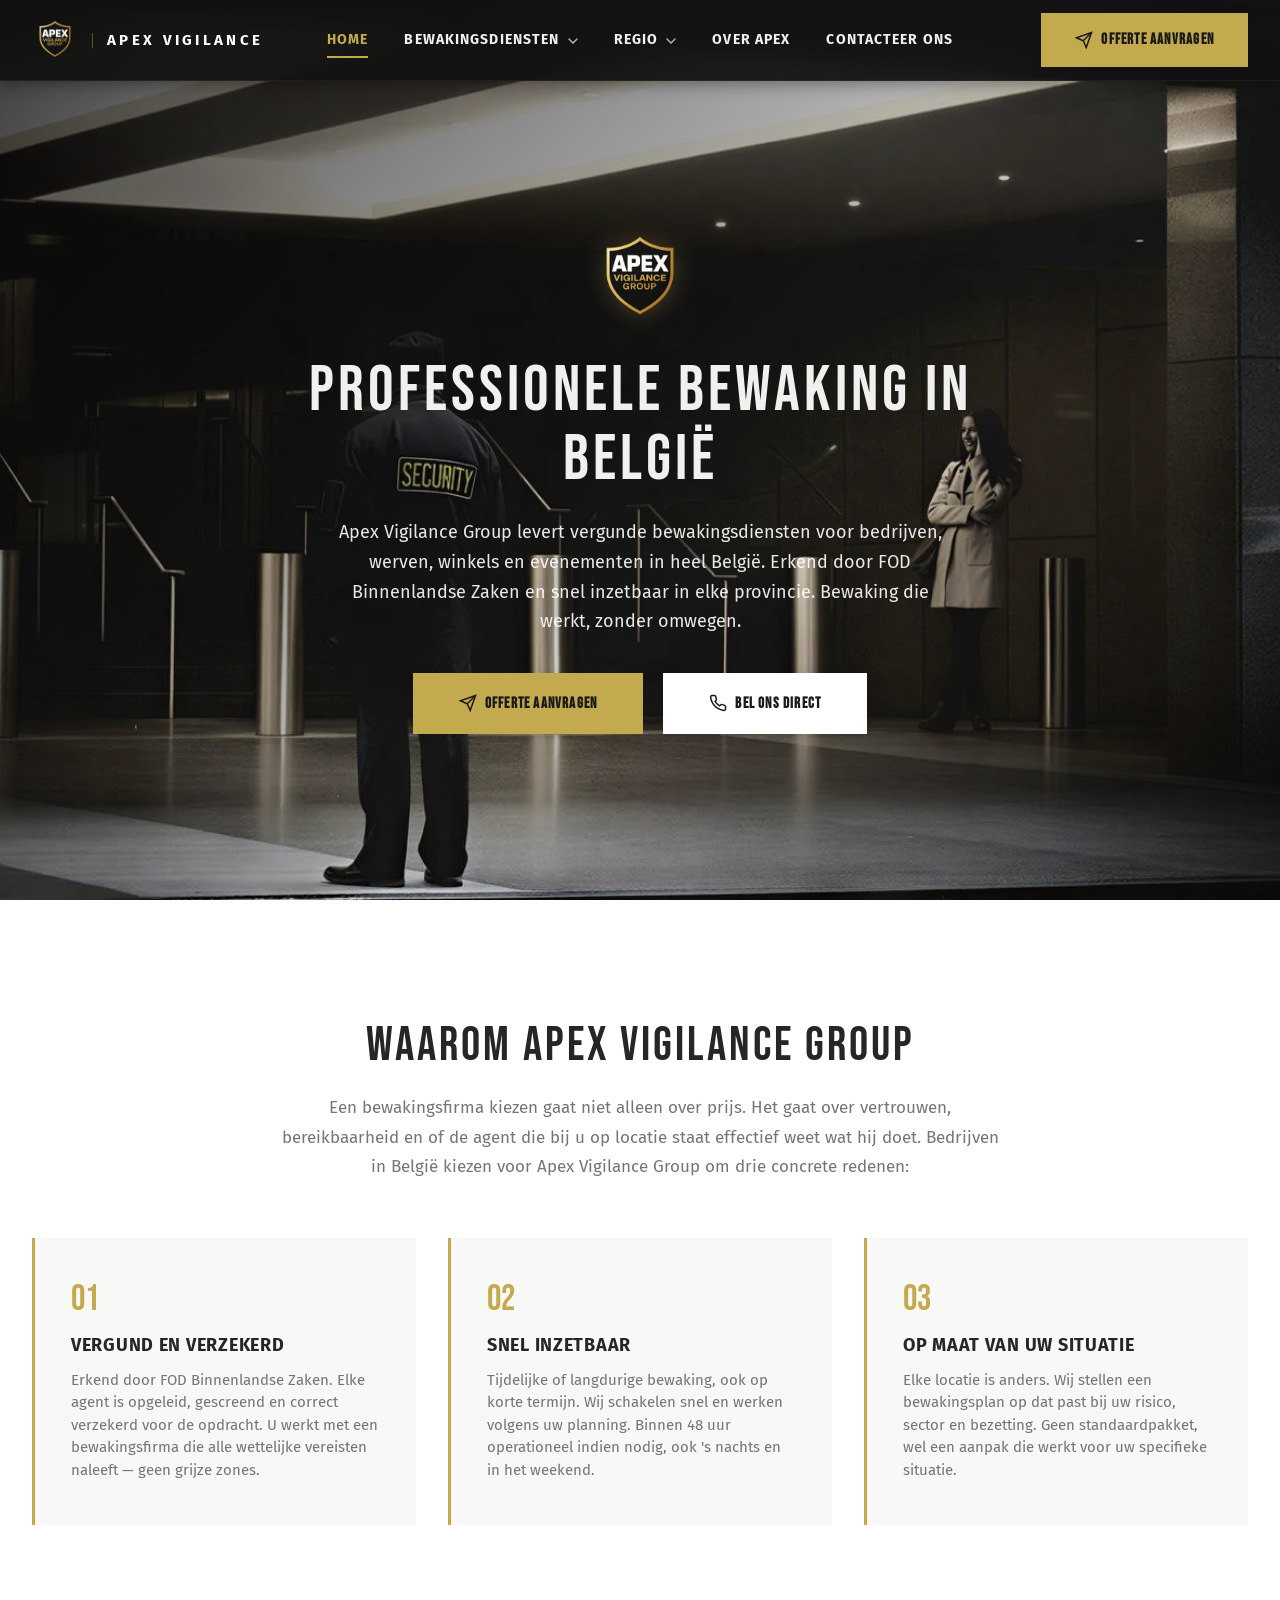
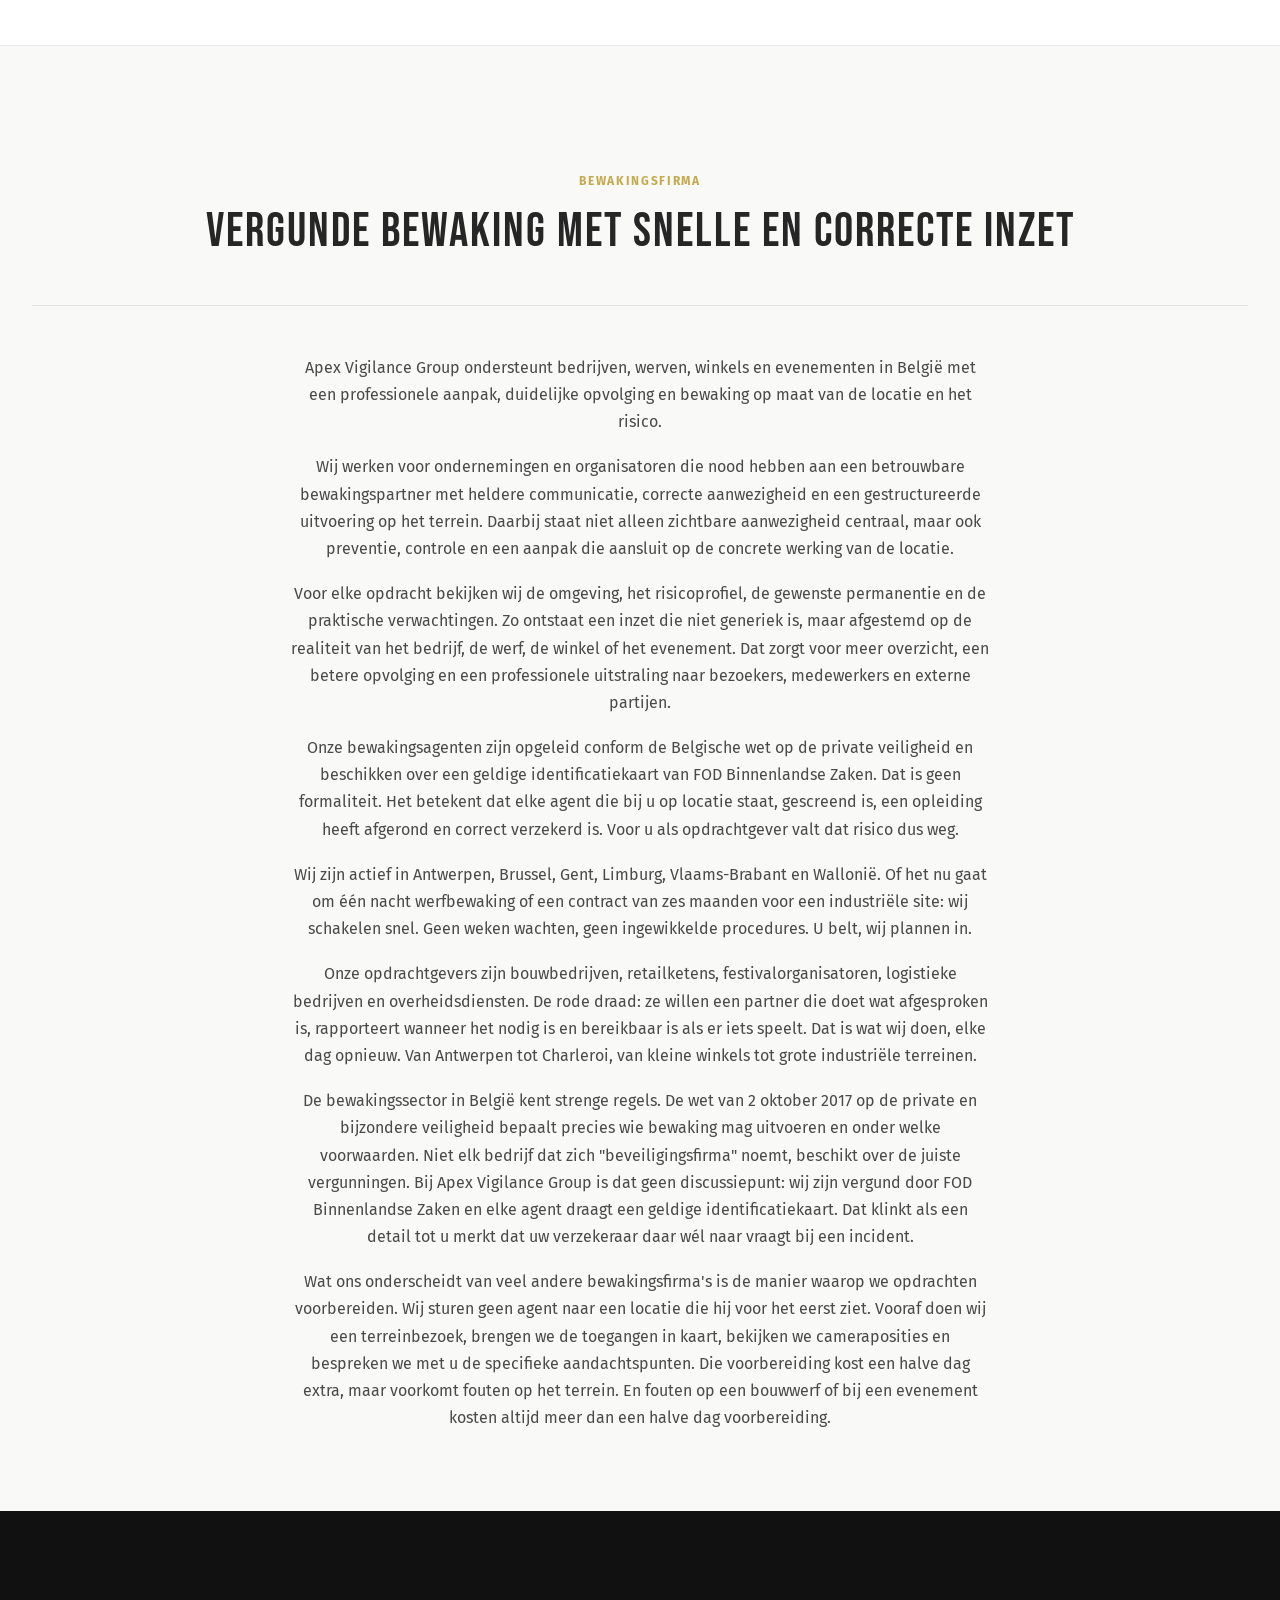
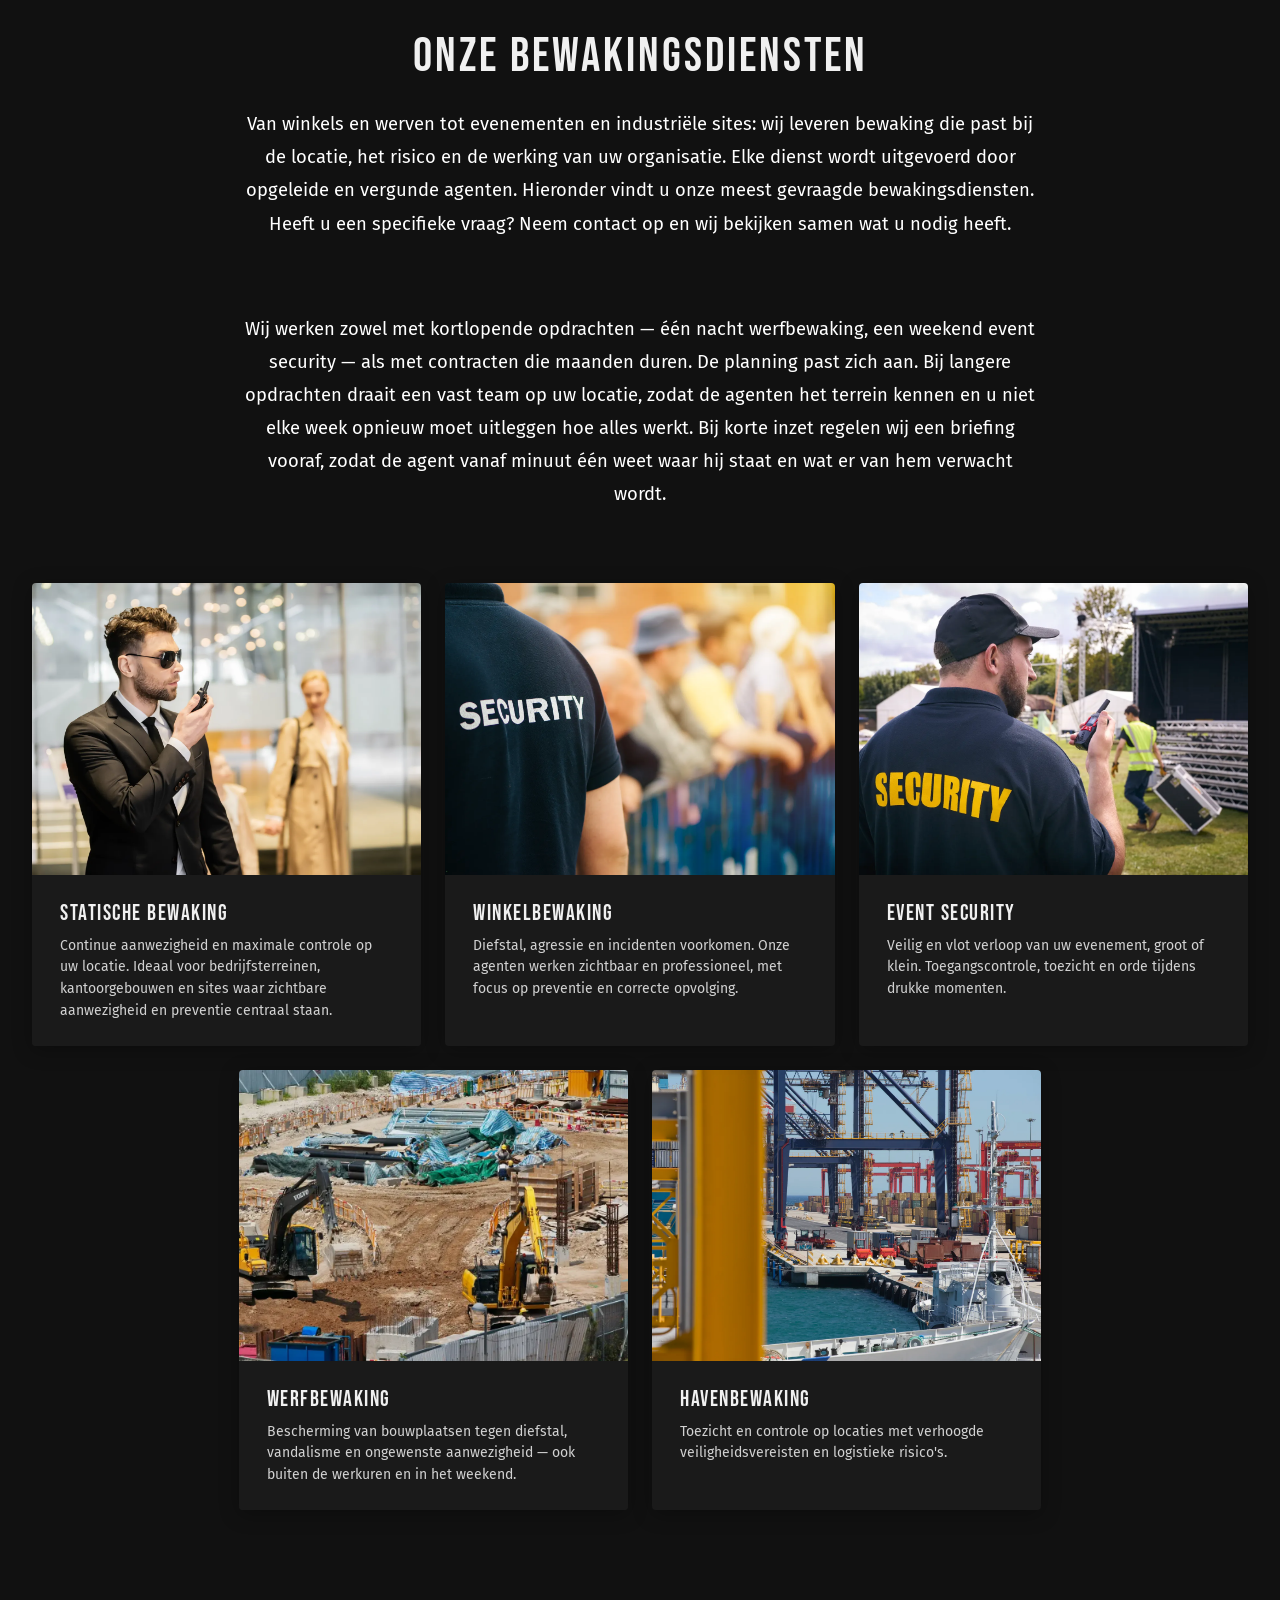
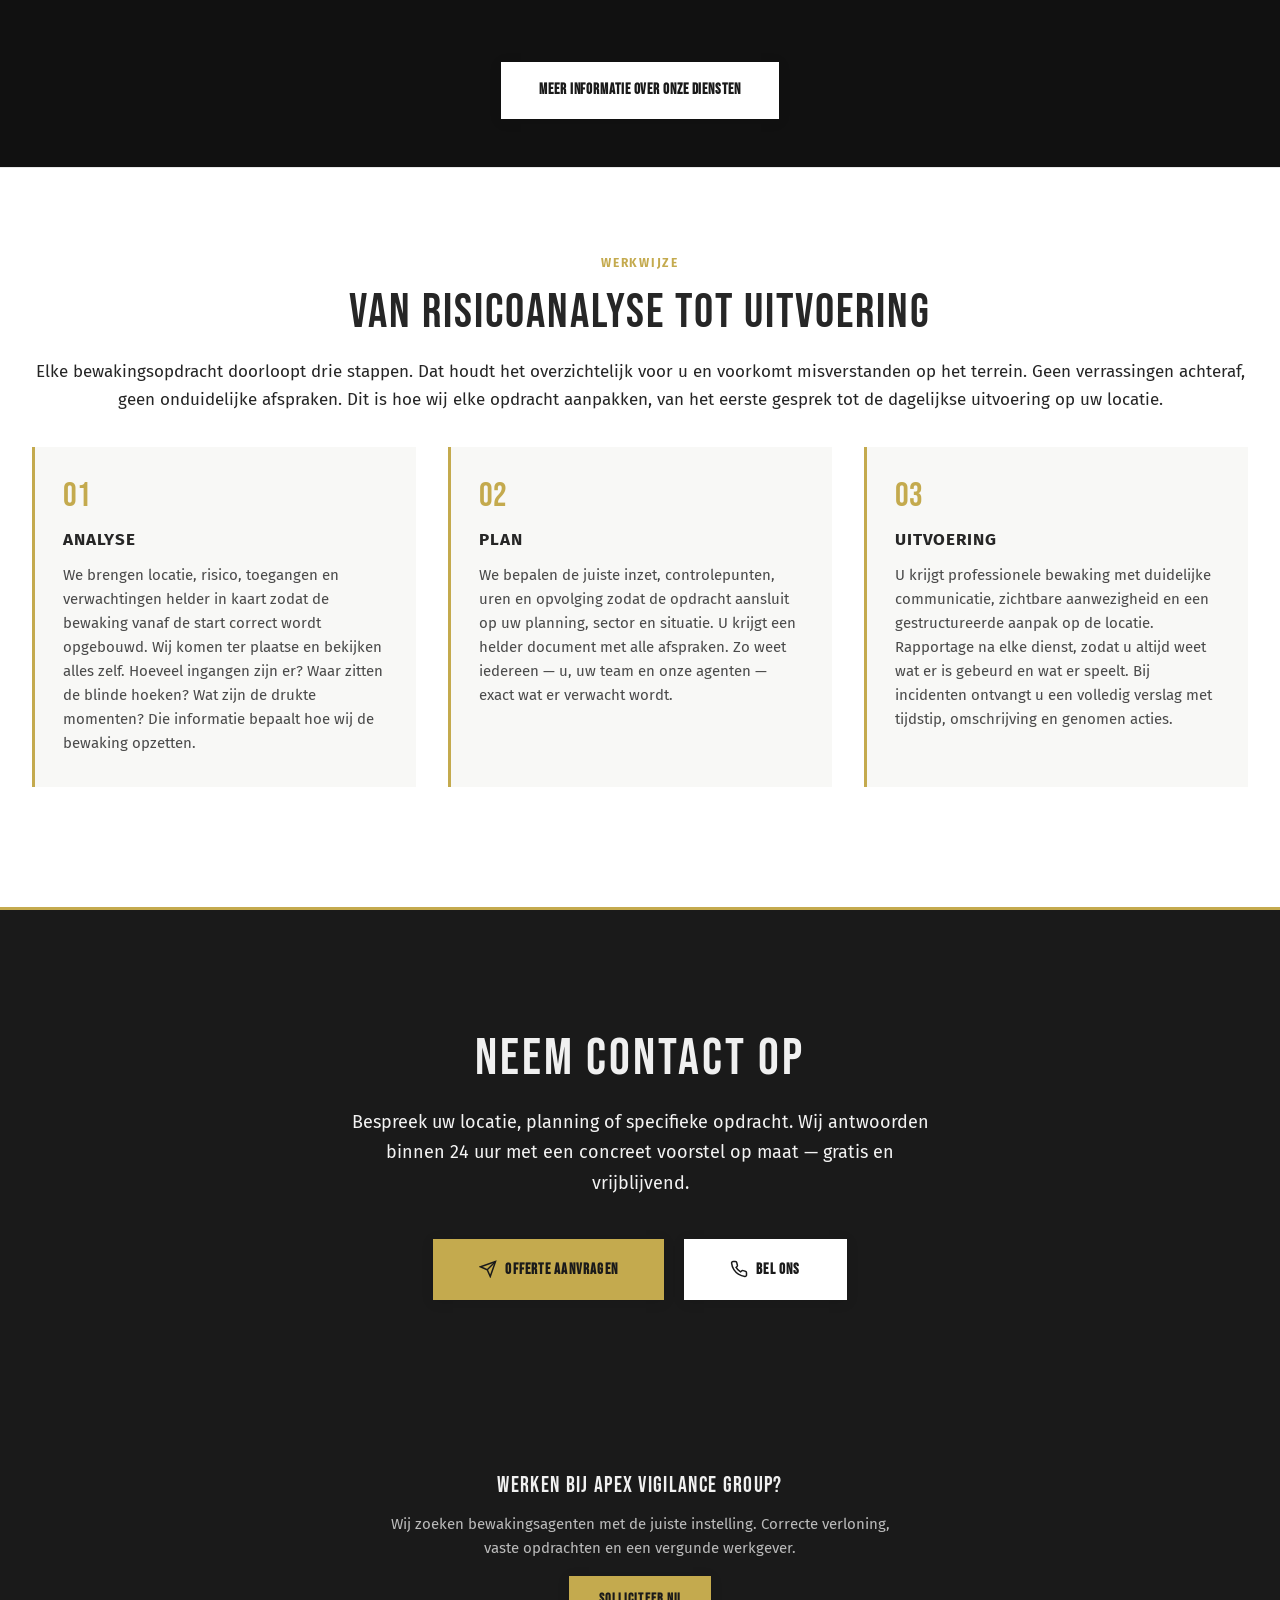
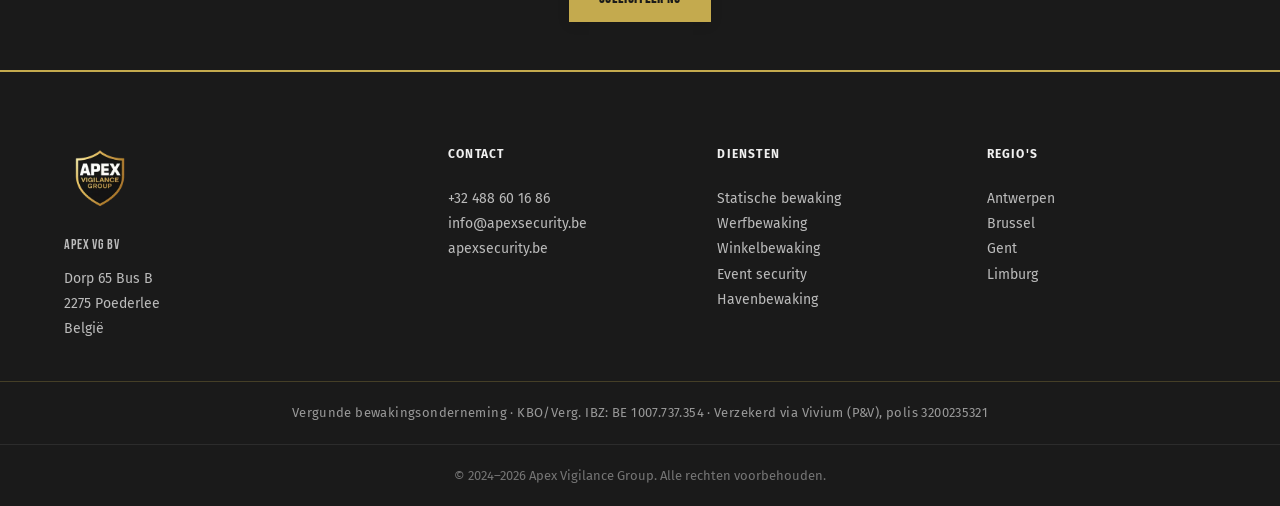
==== index.html @ b42a12fd "SEO R4: content uitgebreid naar 1219 woorden (positioning + diensten-intro)" ====
<!DOCTYPE html>
<html lang="nl">
<head>
  <meta charset="utf-8">
  <meta name="viewport" content="width=device-width, initial-scale=1">
  <title>Bewakingsfirma België | Bewaking 24/7 – Apex Vigilance</title>

  <!-- Design modernisering v2 – terugdraaien: git revert of verwijder dit <style>-blok -->
  <style>
    /* Gouden accent basis */
    :root { --accent-gold: #C4AA4E; }

    /* Body: moderne font-stack + ruimere regelafstand */
    body {
      font-family: 'Fira Sans', -apple-system, BlinkMacSystemFont, 'Segoe UI', Roboto, sans-serif;
      line-height: 1.7;
      -webkit-font-smoothing: antialiased;
    }

    /* Titels: zwaarder, strakker */
    h1, h2, h3 {
      font-family: 'Bebas Neue', 'Arial Narrow', sans-serif;
      font-weight: 700;
      letter-spacing: -0.01em;
      line-height: 1.15;
    }
    h1 { font-size: clamp(3rem, 6vw, 4.2rem); }
    h2 { font-size: clamp(2.4rem, 5vw, 3.2rem); margin-bottom: 1.2rem; }
    h3 { font-size: clamp(1.3rem, 3vw, 1.6rem); }

    /* Secties: meer verticale ademruimte */
    section { padding-top: 90px; padding-bottom: 90px; }

    /* Sticky header */
    .site-header {
      position: sticky;
      top: 0;
      z-index: 1000;
      background: rgba(17,17,17,0.93);
      backdrop-filter: blur(12px);
      -webkit-backdrop-filter: blur(12px);
      box-shadow: 0 2px 16px rgba(0,0,0,0.4);
      transition: background 0.3s;
    }

    /* Gouden knoppen */
    .btn-gold,
    .cta-section .btn-gold {
      display: inline-block;
      padding: 1rem 2.6rem;
      font-size: 1.05rem;
      font-weight: 600;
      letter-spacing: 0.08em;
      border: 2px solid var(--accent-gold);
      background: var(--accent-gold);
      color: #111;
      border-radius: 2px;
      transition: background 0.25s, transform 0.2s, box-shadow 0.25s;
      cursor: pointer;
    }
    .btn-gold:hover {
      background: #d4bc62;
      transform: translateY(-2px);
      box-shadow: 0 6px 20px rgba(196,170,78,0.35);
    }

    /* Diensten-kaarten */
    .dienst-card {
      border-radius: 4px;
      box-shadow: 0 2px 12px rgba(0,0,0,0.25);
      transition: transform 0.25s, box-shadow 0.25s;
    }
    .dienst-card:hover {
      transform: translateY(-6px);
      box-shadow: 0 8px 28px rgba(0,0,0,0.4);
    }

    /* Hero: minstens 85vh + donkere overlay */
    .hero {
      min-height: 85vh;
      position: relative;
    }
    .hero-overlay {
      position: absolute;
      inset: 0;
      background: linear-gradient(180deg, rgba(0,0,0,0.55) 0%, rgba(0,0,0,0.7) 100%);
    }

    /* Container */
    .container {
      max-width: 1280px;
      margin: 0 auto;
      padding: 0 1.5rem;
    }
  </style>

  <meta name="description" content="Apex Vigilance Group biedt vergunde bewaking in heel België. Statische bewaking, werfbewaking, event security en winkelbewaking. Vraag uw offerte aan.">
  <meta name="robots" content="index, follow">
  <meta property="og:type" content="website">
  <meta property="og:title" content="Bewakingsfirma België | Bewaking 24/7 – Apex Vigilance">
  <meta property="og:description" content="Apex Vigilance Group biedt vergunde bewaking in heel België. Statische bewaking, werfbewaking, event security en winkelbewaking. Vraag uw offerte aan.">
  <meta property="og:url" content="https://apexsecurity.be/">
  <meta property="og:image" content="https://apexsecurity.be/assets/img/logo.webp">
  <meta name="twitter:card" content="summary_large_image">
  <meta name="twitter:title" content="Bewakingsfirma België | Bewaking 24/7 – Apex Vigilance">
  <meta name="twitter:description" content="Apex Vigilance Group biedt vergunde bewaking in heel België. Statische bewaking, werfbewaking, event security en winkelbewaking. Vraag uw offerte aan.">
  <meta name="twitter:image" content="https://apexsecurity.be/assets/img/logo.webp">
  <meta name="author" content="Apex Vigilance Group">
  <link rel="canonical" href="https://apexsecurity.be/">
  <link rel="icon" type="image/webp" href="assets/img/logo-small.webp">
  <link href="https://fonts.googleapis.com/css2?family=Bebas+Neue&family=Fira+Sans:wght@300;400;500;600;700&display=swap" rel="stylesheet">
  <link rel="preload" as="image" href="assets/img/hero.webp">

  <link rel="stylesheet" href="assets/css/style.css?v=20260408t">
  <script type="application/ld+json">
  {
    "@context": "https://schema.org",
    "@type": ["LocalBusiness", "SecurityService"],
    "name": "Apex Vigilance Group",
    "legalName": "APEX VG BV",
    "url": "https://apexsecurity.be/",
    "telephone": "+32488601686",
    "email": "info@apexsecurity.be",
    "foundingDate": "2024",
    "dateModified": "2026-04-08",
    "description": "Belgisch beveiligingsbedrijf gespecialiseerd in statische bewaking, winkelbewaking, event security, werfbewaking en havenbewaking. Vergund door FOD Binnenlandse Zaken.",
    "identifier": {
      "@type": "PropertyValue",
      "propertyID": "BE Enterprise Number",
      "value": "1007.737.354"
    },
    "address": {
      "@type": "PostalAddress",
      "streetAddress": "Dorp 65 Bus B",
      "postalCode": "2275",
      "addressLocality": "Poederlee",
      "addressCountry": "BE"
    },
    "areaServed": {
      "@type": "Country",
      "name": "Belgium"
    },
    "hasOfferCatalog": {
      "@type": "OfferCatalog",
      "name": "Bewakingsdiensten",
      "itemListElement": [
        {"@type": "Offer", "itemOffered": {"@type": "Service", "name": "Statische bewaking"}},
        {"@type": "Offer", "itemOffered": {"@type": "Service", "name": "Winkelbewaking"}},
        {"@type": "Offer", "itemOffered": {"@type": "Service", "name": "Event security"}},
        {"@type": "Offer", "itemOffered": {"@type": "Service", "name": "Werfbewaking"}},
        {"@type": "Offer", "itemOffered": {"@type": "Service", "name": "Havenbewaking"}},
        {"@type": "Offer", "itemOffered": {"@type": "Service", "name": "Industriële bewaking"}},
        {"@type": "Offer", "itemOffered": {"@type": "Service", "name": "Receptie en toegangscontrole"}}
      ]
    }
  }
  </script>
  <noscript><style>.fade-in{opacity:1!important;transform:none!important}</style></noscript>
</head>
<body>

  <a href="#main-content" class="skip-link">Ga naar inhoud</a>

  <!-- HEADER -->
  <header class="site-header">
    <div class="header-inner">
      <a href="./" class="logo-link">
        <img src="assets/img/logo-small.webp" alt="" class="header-logo" width="200" height="200">
        <span class="nav-brand">APEX VIGILANCE</span>
      </a>
      <button class="mobile-menu-btn" aria-label="Menu openen" aria-expanded="false" id="menuBtn">
        <span></span><span></span><span></span>
      </button>
      <nav class="main-nav" id="mainNav">
        <ul>
          <li><a href="./" class="active">Home</a></li>
          <li class="has-sub">
            <a href="diensten/">Bewakingsdiensten <svg class="nav-chevron" aria-hidden="true" viewBox="0 0 10 6" width="10" height="6"><path d="M1 1l4 4 4-4" stroke="currentColor" stroke-width="1.5" fill="none" stroke-linecap="round"/></svg></a>
            <ul class="sub-menu">
              <li><a href="diensten/statische-bewaking">Statische bewaking</a></li>
              <li><a href="diensten/werfbewaking">Werfbewaking</a></li>
              <li><a href="diensten/winkelbewaking">Winkelbewaking</a></li>
              <li><a href="diensten/event-security">Event security</a></li>
              <li><a href="diensten/havenbewaking">Havenbewaking</a></li>
              <li><a href="diensten/industriele-bewaking">Industriële bewaking</a></li>
              <li><a href="diensten/logistieke-bewaking">Logistieke bewaking</a></li>
              <li><a href="diensten/receptie-en-toegangscontrole">Receptie en toegangscontrole</a></li>
              <li><a href="diensten/tijdelijke-bewaking">Tijdelijke bewaking</a></li>
            </ul>
          </li>
          <li class="has-sub">
            <a href="regio/">Regio <svg class="nav-chevron" aria-hidden="true" viewBox="0 0 10 6" width="10" height="6"><path d="M1 1l4 4 4-4" stroke="currentColor" stroke-width="1.5" fill="none" stroke-linecap="round"/></svg></a>
            <ul class="sub-menu">
              <li><a href="regio/bewakingsfirma-antwerpen">Bewakingsfirma Antwerpen</a></li>
              <li><a href="regio/bewakingsfirma-brussel">Bewakingsfirma Brussel</a></li>
              <li><a href="regio/bewakingsfirma-gent">Bewakingsfirma Gent</a></li>
              <li><a href="regio/bewakingsfirma-limburg">Bewakingsfirma Limburg</a></li>
              <li><a href="regio/bewakingsfirma-vlaams-brabant">Bewakingsfirma Vlaams-Brabant</a></li>
              <li><a href="regio/bewakingsfirma-oost-vlaanderen">Bewakingsfirma Oost-Vlaanderen</a></li>
              <li><a href="regio/bewakingsfirma-west-vlaanderen">Bewakingsfirma West-Vlaanderen</a></li>
              <li><a href="regio/bewakingsfirma-luik">Bewakingsfirma Luik</a></li>
              <li><a href="regio/bewakingsfirma-charleroi">Bewakingsfirma Charleroi</a></li>
            </ul>
          </li>
          <li><a href="over-apex">Over Apex</a></li>
          <li><a href="contacteerons">Contacteer ons</a></li>
        </ul>
      </nav>
      <a href="contacteerons" class="nav-cta"><svg aria-hidden="true" viewBox="0 0 24 24" style="width:18px;height:18px;fill:none;stroke:currentColor;stroke-width:2"><line x1="22" y1="2" x2="11" y2="13"/><polygon points="22 2 15 22 11 13 2 9 22 2"/></svg>Offerte aanvragen</a>
    </div>
  </header>

  <main id="main-content">

  <!-- HERO -->
  <!-- HERO: full-bleed dark photography, BMW-style cinematic -->
  <section class="hero">
    <div class="hero-overlay"></div>
    <div class="hero-inner">
      <div class="hero-content">
        <img src="assets/img/logo.webp" alt="Apex Vigilance Group" class="hero-logo" width="1024" height="1024">
        <h1>PROFESSIONELE BEWAKING IN BELGIË</h1>
        <p class="hero-sub">Apex Vigilance Group levert vergunde bewakingsdiensten voor bedrijven, werven, winkels en evenementen in heel België. Erkend door FOD Binnenlandse Zaken en snel inzetbaar in elke provincie. Bewaking die werkt, zonder omwegen.</p>
        <div class="hero-actions">
          <a href="contacteerons" class="btn btn-primary"><svg aria-hidden="true" viewBox="0 0 24 24" style="width:18px;height:18px;fill:none;stroke:currentColor;stroke-width:2"><line x1="22" y1="2" x2="11" y2="13"/><polygon points="22 2 15 22 11 13 2 9 22 2"/></svg>Offerte aanvragen</a>
          <a href="tel:+32488601686" class="btn btn-white"><svg aria-hidden="true" viewBox="0 0 24 24" style="width:18px;height:18px;fill:none;stroke:currentColor;stroke-width:2"><path d="M22 16.92v3a2 2 0 0 1-2.18 2 19.79 19.79 0 0 1-8.63-3.07 19.5 19.5 0 0 1-6-6 19.79 19.79 0 0 1-3.07-8.67A2 2 0 0 1 4.11 2h3a2 2 0 0 1 2 1.72c.127.96.361 1.903.7 2.81a2 2 0 0 1-.45 2.11L8.09 9.91a16 16 0 0 0 6 6l1.27-1.27a2 2 0 0 1 2.11-.45c.907.339 1.85.573 2.81.7A2 2 0 0 1 22 16.92z"/></svg>Bel ons direct</a>
        </div>
      </div>
    </div>
  </section>

  <!-- WAAROM APEX -->
  <!-- WAAROM: white section, showroom contrast -->
  <section class="waarom">
    <div class="container">
      <h2>WAAROM APEX VIGILANCE GROUP</h2>
      <p class="waarom-intro">Een bewakingsfirma kiezen gaat niet alleen over prijs. Het gaat over vertrouwen, bereikbaarheid en of de agent die bij u op locatie staat effectief weet wat hij doet. Bedrijven in België kiezen voor Apex Vigilance Group om drie concrete redenen:</p>
      <div class="why-grid">
        <div class="why-card">
          <span class="why-num">01</span>
          <h3>Vergund en verzekerd</h3>
          <p>Erkend door FOD Binnenlandse Zaken. Elke agent is opgeleid, gescreend en correct verzekerd voor de opdracht. U werkt met een bewakingsfirma die alle wettelijke vereisten naleeft — geen grijze zones.</p>
        </div>
        <div class="why-card">
          <span class="why-num">02</span>
          <h3>Snel inzetbaar</h3>
          <p>Tijdelijke of langdurige bewaking, ook op korte termijn. Wij schakelen snel en werken volgens uw planning. Binnen 48 uur operationeel indien nodig, ook 's nachts en in het weekend.</p>
        </div>
        <div class="why-card">
          <span class="why-num">03</span>
          <h3>Op maat van uw situatie</h3>
          <p>Elke locatie is anders. Wij stellen een bewakingsplan op dat past bij uw risico, sector en bezetting. Geen standaardpakket, wel een aanpak die werkt voor uw specifieke situatie.</p>
        </div>
      </div>
    </div>
  </section>

  <!-- POSITIONING -->
  <section class="positioning-section fade-in">
    <div class="container">
      <div class="positioning-intro text-center">
        <span class="section-kicker">Bewakingsfirma</span>
        <h2>Vergunde bewaking met snelle en correcte inzet</h2>
      </div>
      <div class="positioning-copy centered">
          <p>Apex Vigilance Group ondersteunt bedrijven, werven, winkels en evenementen in België met een professionele aanpak, duidelijke opvolging en bewaking op maat van de locatie en het risico.</p>
          <p>Wij werken voor ondernemingen en organisatoren die nood hebben aan een betrouwbare bewakingspartner met heldere communicatie, correcte aanwezigheid en een gestructureerde uitvoering op het terrein. Daarbij staat niet alleen zichtbare aanwezigheid centraal, maar ook preventie, controle en een aanpak die aansluit op de concrete werking van de locatie.</p>
          <p>Voor elke opdracht bekijken wij de omgeving, het risicoprofiel, de gewenste permanentie en de praktische verwachtingen. Zo ontstaat een inzet die niet generiek is, maar afgestemd op de realiteit van het bedrijf, de werf, de winkel of het evenement. Dat zorgt voor meer overzicht, een betere opvolging en een professionele uitstraling naar bezoekers, medewerkers en externe partijen.</p>
          <p>Onze bewakingsagenten zijn opgeleid conform de Belgische wet op de private veiligheid en beschikken over een geldige identificatiekaart van FOD Binnenlandse Zaken. Dat is geen formaliteit. Het betekent dat elke agent die bij u op locatie staat, gescreend is, een opleiding heeft afgerond en correct verzekerd is. Voor u als opdrachtgever valt dat risico dus weg.</p>
          <p>Wij zijn actief in Antwerpen, Brussel, Gent, Limburg, Vlaams-Brabant en Wallonië. Of het nu gaat om één nacht werfbewaking of een contract van zes maanden voor een industriële site: wij schakelen snel. Geen weken wachten, geen ingewikkelde procedures. U belt, wij plannen in.</p>
          <p>Onze opdrachtgevers zijn bouwbedrijven, retailketens, festivalorganisatoren, logistieke bedrijven en overheidsdiensten. De rode draad: ze willen een partner die doet wat afgesproken is, rapporteert wanneer het nodig is en bereikbaar is als er iets speelt. Dat is wat wij doen, elke dag opnieuw. Van Antwerpen tot Charleroi, van kleine winkels tot grote industriële terreinen.</p>
          <p>De bewakingssector in België kent strenge regels. De wet van 2 oktober 2017 op de private en bijzondere veiligheid bepaalt precies wie bewaking mag uitvoeren en onder welke voorwaarden. Niet elk bedrijf dat zich "beveiligingsfirma" noemt, beschikt over de juiste vergunningen. Bij Apex Vigilance Group is dat geen discussiepunt: wij zijn vergund door FOD Binnenlandse Zaken en elke agent draagt een geldige identificatiekaart. Dat klinkt als een detail tot u merkt dat uw verzekeraar daar wél naar vraagt bij een incident.</p>
          <p>Wat ons onderscheidt van veel andere bewakingsfirma's is de manier waarop we opdrachten voorbereiden. Wij sturen geen agent naar een locatie die hij voor het eerst ziet. Vooraf doen wij een terreinbezoek, brengen we de toegangen in kaart, bekijken we cameraposities en bespreken we met u de specifieke aandachtspunten. Die voorbereiding kost een halve dag extra, maar voorkomt fouten op het terrein. En fouten op een bouwwerf of bij een evenement kosten altijd meer dan een halve dag voorbereiding.</p>
      </div>
    </div>
  </section>

  <!-- DIENSTEN -->
  <section class="diensten fade-in">
    <div class="container">
      <h2>ONZE BEWAKINGSDIENSTEN</h2>
      <p class="diensten-intro">Van winkels en werven tot evenementen en industriële sites: wij leveren bewaking die past bij de locatie, het risico en de werking van uw organisatie. Elke dienst wordt uitgevoerd door opgeleide en vergunde agenten. Hieronder vindt u onze meest gevraagde bewakingsdiensten. Heeft u een specifieke vraag? Neem contact op en wij bekijken samen wat u nodig heeft.</p>
      <p class="diensten-intro">Wij werken zowel met kortlopende opdrachten — één nacht werfbewaking, een weekend event security — als met contracten die maanden duren. De planning past zich aan. Bij langere opdrachten draait een vast team op uw locatie, zodat de agenten het terrein kennen en u niet elke week opnieuw moet uitleggen hoe alles werkt. Bij korte inzet regelen wij een briefing vooraf, zodat de agent vanaf minuut één weet waar hij staat en wat er van hem verwacht wordt.</p>
      <div class="diensten-grid">

        <a href="diensten/statische-bewaking" class="dienst-card">
          <div class="dienst-img">
            <img src="assets/img/statische-bewaking.webp" alt="Statische bewaking" loading="lazy" width="1600" height="1067">
          </div>
          <div class="dienst-text">
            <h3>Statische bewaking</h3>
            <p>Continue aanwezigheid en maximale controle op uw locatie. Ideaal voor bedrijfsterreinen, kantoorgebouwen en sites waar zichtbare aanwezigheid en preventie centraal staan.</p>
          </div>
        </a>

        <a href="diensten/winkelbewaking" class="dienst-card">
          <div class="dienst-img">
            <img src="assets/img/winkelbewaking.webp" alt="Winkelbewaking" loading="lazy" width="1600" height="1069">
          </div>
          <div class="dienst-text">
            <h3>Winkelbewaking</h3>
            <p>Diefstal, agressie en incidenten voorkomen. Onze agenten werken zichtbaar en professioneel, met focus op preventie en correcte opvolging.</p>
          </div>
        </a>

        <a href="diensten/event-security" class="dienst-card">
          <div class="dienst-img">
            <img src="assets/img/event-security.webp" alt="Event security" loading="lazy" width="1600" height="900">
          </div>
          <div class="dienst-text">
            <h3>Event security</h3>
            <p>Veilig en vlot verloop van uw evenement, groot of klein. Toegangscontrole, toezicht en orde tijdens drukke momenten.</p>
          </div>
        </a>

        <a href="diensten/werfbewaking" class="dienst-card">
          <div class="dienst-img">
            <img src="assets/img/werfbewaking.webp" alt="Werfbewaking" loading="lazy" width="1400" height="738">
          </div>
          <div class="dienst-text">
            <h3>Werfbewaking</h3>
            <p>Bescherming van bouwplaatsen tegen diefstal, vandalisme en ongewenste aanwezigheid — ook buiten de werkuren en in het weekend.</p>
          </div>
        </a>

        <a href="diensten/havenbewaking" class="dienst-card">
          <div class="dienst-img">
            <img src="assets/img/havenbewaking.webp" alt="Havenbewaking" loading="lazy" width="1600" height="1067">
          </div>
          <div class="dienst-text">
            <h3>Havenbewaking</h3>
            <p>Toezicht en controle op locaties met verhoogde veiligheidsvereisten en logistieke risico's.</p>
          </div>
        </a>

      </div>
    </div>
  </section>

  <div class="diensten-cta-wrap fade-in">
    <a href="diensten/" class="btn btn-white">Meer informatie over onze diensten</a>
  </div>

  <!-- WERKWIJZE -->
  <section class="approach-section fade-in">
    <div class="container">
      <div class="approach-header compact">
        <span class="section-kicker">Werkwijze</span>
        <h2>Van risicoanalyse tot uitvoering</h2>
        <p>Elke bewakingsopdracht doorloopt drie stappen. Dat houdt het overzichtelijk voor u en voorkomt misverstanden op het terrein. Geen verrassingen achteraf, geen onduidelijke afspraken. Dit is hoe wij elke opdracht aanpakken, van het eerste gesprek tot de dagelijkse uitvoering op uw locatie.</p>
      </div>
      <div class="approach-grid compact-cards">
        <article class="approach-card">
          <span class="approach-step">01</span>
          <h3>Analyse</h3>
          <p>We brengen locatie, risico, toegangen en verwachtingen helder in kaart zodat de bewaking vanaf de start correct wordt opgebouwd. Wij komen ter plaatse en bekijken alles zelf. Hoeveel ingangen zijn er? Waar zitten de blinde hoeken? Wat zijn de drukte momenten? Die informatie bepaalt hoe wij de bewaking opzetten.</p>
        </article>
        <article class="approach-card">
          <span class="approach-step">02</span>
          <h3>Plan</h3>
          <p>We bepalen de juiste inzet, controlepunten, uren en opvolging zodat de opdracht aansluit op uw planning, sector en situatie. U krijgt een helder document met alle afspraken. Zo weet iedereen — u, uw team en onze agenten — exact wat er verwacht wordt.</p>
        </article>
        <article class="approach-card">
          <span class="approach-step">03</span>
          <h3>Uitvoering</h3>
          <p>U krijgt professionele bewaking met duidelijke communicatie, zichtbare aanwezigheid en een gestructureerde aanpak op de locatie. Rapportage na elke dienst, zodat u altijd weet wat er is gebeurd en wat er speelt. Bij incidenten ontvangt u een volledig verslag met tijdstip, omschrijving en genomen acties.</p>
        </article>
      </div>
    </div>
  </section>

  <!-- CTA -->
  <section class="cta-section">
    <div class="container">
      <h2>NEEM CONTACT OP</h2>
      <p>Bespreek uw locatie, planning of specifieke opdracht. Wij antwoorden binnen 24 uur met een concreet voorstel op maat — gratis en vrijblijvend.</p>
      <div class="cta-actions">
        <a href="contacteerons" class="btn btn-primary"><svg aria-hidden="true" viewBox="0 0 24 24" style="width:18px;height:18px;fill:none;stroke:currentColor;stroke-width:2"><line x1="22" y1="2" x2="11" y2="13"/><polygon points="22 2 15 22 11 13 2 9 22 2"/></svg>Offerte aanvragen</a>
        <a href="tel:+32488601686" class="btn btn-white"><svg aria-hidden="true" viewBox="0 0 24 24" style="width:18px;height:18px;fill:none;stroke:currentColor;stroke-width:2"><path d="M22 16.92v3a2 2 0 0 1-2.18 2 19.79 19.79 0 0 1-8.63-3.07 19.5 19.5 0 0 1-6-6 19.79 19.79 0 0 1-3.07-8.67A2 2 0 0 1 4.11 2h3a2 2 0 0 1 2 1.72c.127.96.361 1.903.7 2.81a2 2 0 0 1-.45 2.11L8.09 9.91a16 16 0 0 0 6 6l1.27-1.27a2 2 0 0 1 2.11-.45c.907.339 1.85.573 2.81.7A2 2 0 0 1 22 16.92z"/></svg>Bel ons</a>
      </div>
    </div>
  </section>

  <!-- RECRUITMENT -->
  <section class="recruitment-section fade-in">
    <div class="container">
      <p class="recruitment-label">Werken bij Apex Vigilance Group?</p>
      <p class="recruitment-copy">Wij zoeken bewakingsagenten met de juiste instelling. Correcte verloning, vaste opdrachten en een vergunde werkgever.</p>
      <a href="mailto:info@apexsecurity.be?subject=Sollicitatie%20bij%20Apex%20Vigilance%20Group" class="btn btn-primary btn-sm">Solliciteer nu</a>
    </div>
  </section>

  </main>

  <!-- FOOTER -->
  <footer class="site-footer">
    <div class="footer-inner">
      <div class="footer-col">
        <img src="assets/img/logo-small.webp" alt="Apex Vigilance Group" class="footer-logo" width="200" height="200">
        <p class="footer-company">Apex VG BV</p>
        <p>Dorp 65 Bus B<br>2275 Poederlee<br>België</p>
      </div>
      <div class="footer-col">
        <p class="footer-title">Contact</p>
        <p><a href="tel:+32488601686">+32 488 60 16 86</a></p>
        <p><a href="mailto:info@apexsecurity.be">info@apexsecurity.be</a></p>
        <p><a href="https://apexsecurity.be" target="_blank" rel="noopener">apexsecurity.be</a></p>
      </div>
      <div class="footer-col">
        <p class="footer-title">Diensten</p>
        <ul>
          <li><a href="diensten/statische-bewaking">Statische bewaking</a></li>
          <li><a href="diensten/werfbewaking">Werfbewaking</a></li>
          <li><a href="diensten/winkelbewaking">Winkelbewaking</a></li>
          <li><a href="diensten/event-security">Event security</a></li>
          <li><a href="diensten/havenbewaking">Havenbewaking</a></li>
        </ul>
      </div>
      <div class="footer-col">
        <p class="footer-title">Regio's</p>
        <ul>
          <li><a href="regio/bewakingsfirma-antwerpen">Antwerpen</a></li>
          <li><a href="regio/bewakingsfirma-brussel">Brussel</a></li>
          <li><a href="regio/bewakingsfirma-gent">Gent</a></li>
          <li><a href="regio/bewakingsfirma-limburg">Limburg</a></li>
        </ul>
      </div>
    </div>
    <div class="footer-trust">
      <p>Vergunde bewakingsonderneming · KBO/Verg. IBZ: BE 1007.737.354 · Verzekerd via Vivium (P&V), polis 3200235321</p>
    </div>
    <div class="footer-bottom">
      <p>&copy; 2024–2026 Apex Vigilance Group. Alle rechten voorbehouden.</p>
    </div>
  </footer>

  <script src="assets/js/main.js" defer></script>
</body>
</html>
---- assets/css/style.css ----
/* ============================================
   Apex Vigilance Group — Design System
   Reference: BMW DESIGN.md (VoltAgent/awesome-design-md)
   Philosophy: Dark cinematic hero, sharp geometry,
   extreme weight contrast, zero border-radius,
   depth via photography not shadows.
   ============================================ */

:root {
  --black: #1a1a1a;
  --dark: #111111;
  --surface: #ffffff;
  --gold: #C4AA4E;
  --gold-hover: #d4bc5e;
  --text-dark: #262626;
  --text-meta: #757575;
  --text-light: #f0f0f0;
  --text-muted: #bbbbbb;
  --border: rgba(196, 170, 78, 0.2);
  --font-heading: 'Bebas Neue', Helvetica, Arial, sans-serif;
  --font-body: 'Fira Sans', Helvetica, Arial, sans-serif;
  --transition: 200ms ease;
}

*, *::before, *::after {
  box-sizing: border-box;
  margin: 0;
  padding: 0;
}

html { scroll-behavior: smooth; }

/* Skip-to-content link */
.skip-link {
  position: absolute;
  top: -100%;
  left: 0;
  background: var(--gold);
  color: var(--black);
  padding: 12px 24px;
  font-weight: 700;
  font-size: 14px;
  text-transform: uppercase;
  letter-spacing: 0.08em;
  z-index: 9999;
  transition: top 0.2s ease;
}
.skip-link:focus {
  top: 0;
  outline: 2px solid var(--black);
  outline-offset: 2px;
}

body {
  font-family: var(--font-body);
  font-size: 17px;
  line-height: 1.65;
  color: var(--text-light);
  background: var(--surface);
  -webkit-font-smoothing: antialiased;
  -moz-osx-font-smoothing: grayscale;
}

img { max-width: 100%; height: auto; display: block; }

a {
  color: var(--gold);
  text-decoration: none;
  transition: color var(--transition);
}
a:hover { color: var(--gold-hover); }

a:focus-visible,
button:focus-visible,
.btn:focus-visible {
  outline: 2px solid var(--gold);
  outline-offset: 3px;
}

.container {
  max-width: 1280px;
  margin: 0 auto;
  padding: 0 32px;
}

/* ============ BUTTONS ============ */
/* BMW: sharp corners, weight 700, bottom-border style */

.btn {
  display: inline-flex;
  align-items: center;
  justify-content: center;
  gap: 8px;
  padding: 16px 44px;
  font-family: var(--font-heading);
  font-size: 0.95rem;
  font-weight: 700;
  letter-spacing: 0.08em;
  text-transform: uppercase;
  border-radius: 0;
  transition: background var(--transition), border-color var(--transition), color var(--transition), transform var(--transition), box-shadow var(--transition);
  cursor: pointer;
  border: 2px solid transparent;
  box-shadow: 0 2px 12px rgba(0,0,0,0.10);
}
.btn:hover {
  transform: translateY(-2px);
  box-shadow: 0 6px 24px rgba(0,0,0,0.18);
}

.btn-primary {
  background: var(--gold);
  color: var(--black);
  border-color: var(--gold);
}
.btn-primary:hover {
  background: var(--gold-hover);
  border-color: var(--gold-hover);
  color: var(--black);
}

.btn-ghost {
  background: transparent;
  color: var(--text-light);
  border: 2px solid rgba(255,255,255,0.3);
}
.btn-ghost:hover {
  border-color: var(--gold);
  color: var(--gold);
}

.btn-white {
  background: #ffffff;
  color: var(--black);
  border: 2px solid #ffffff;
}
.btn-white:hover {
  background: transparent;
  color: #ffffff;
  border-color: #ffffff;
}

/* White-surface variants */
.waarom .btn-primary,
.diensten .btn-primary {
  color: var(--black);
}

/* ============ HEADER ============ */
/* BMW: dark, weight 900 nav, sharp, logo left */

.site-header {
  position: fixed;
  top: 0; left: 0; right: 0;
  z-index: 1000;
  background: rgba(17, 17, 17, 0.92);
  backdrop-filter: blur(12px);
  -webkit-backdrop-filter: blur(12px);
  border-bottom: 1px solid rgba(196, 170, 78, 0.08);
}

.header-inner {
  max-width: 1280px;
  margin: 0 auto;
  padding: 0 32px;
  display: grid;
  grid-template-columns: 1fr auto 1fr;
  align-items: center;
  height: 80px;
}

.logo-link {
  display: flex;
  align-items: center;
  gap: 14px;
  text-decoration: none;
}

.header-logo {
  height: 46px;
  width: auto;
}

.nav-brand {
  font-family: var(--font-body);
  font-size: 15px;
  font-weight: 700;
  letter-spacing: 0.22em;
  text-transform: uppercase;
  color: #ffffff;
  line-height: 1;
  padding-left: 14px;
  border-left: 1px solid rgba(196, 170, 78, 0.4);
  transition: color var(--transition);
}

.logo-link:hover .nav-brand {
  color: var(--gold);
}

.main-nav {
  display: flex;
  justify-content: center;
}

.main-nav ul {
  list-style: none;
  display: flex;
}

.main-nav > ul > li > a {
  display: block;
  padding: 24px 18px;
  font-size: 14px;
  font-weight: 700;
  letter-spacing: 0.08em;
  text-transform: uppercase;
  color: var(--text-light);
  transition: color var(--transition);
}

.main-nav > ul > li > a {
  position: relative;
}

.main-nav > ul > li > a::after {
  content: '';
  position: absolute;
  bottom: 18px;
  left: 18px;
  right: 18px;
  height: 2px;
  background: var(--gold);
  transform: scaleX(0);
  transition: transform 0.3s ease;
}

.main-nav > ul > li > a:hover,
.main-nav > ul > li > a.active {
  color: var(--gold);
}

.main-nav > ul > li > a:hover::after,
.main-nav > ul > li > a.active::after {
  transform: scaleX(1);
}

/* Dropdown — sharp, dark */
.has-sub { position: relative; }

.sub-menu {
  position: absolute;
  top: 100%;
  left: 0;
  min-width: 280px;
  background: var(--dark);
  border-top: 2px solid var(--gold);
  opacity: 0;
  visibility: hidden;
  transform: translateY(4px);
  transition: all var(--transition);
  z-index: 100;
}

.has-sub:hover .sub-menu,
.has-sub:focus-within .sub-menu {
  opacity: 1;
  visibility: visible;
  transform: translateY(0);
}

.sub-menu li a {
  display: block;
  padding: 12px 24px;
  font-size: 13px;
  font-weight: 400;
  color: var(--text-muted);
  border-bottom: 1px solid rgba(255,255,255,0.04);
  transition: all var(--transition);
}

.sub-menu li a:hover {
  color: var(--gold);
  background: rgba(196, 170, 78, 0.06);
}

/* Dropdown chevron */
.nav-chevron {
  display: inline-block;
  vertical-align: middle;
  margin-left: 4px;
  transition: transform 0.2s ease;
  opacity: 0.7;
}

.has-sub:hover .nav-chevron,
.has-sub:focus-within .nav-chevron {
  transform: rotate(180deg);
  opacity: 1;
}

/* Nav CTA button */
.nav-cta {
  display: inline-flex;
  align-items: center;
  justify-content: center;
  gap: 8px;
  padding: 12px 32px;
  background: var(--gold);
  color: var(--black);
  font-family: var(--font-heading);
  font-size: 0.95rem;
  font-weight: 700;
  letter-spacing: 0.08em;
  text-transform: uppercase;
  border: 2px solid var(--gold);
  border-radius: 0;
  white-space: nowrap;
  margin-left: auto;
  justify-self: end;
  box-shadow: 0 2px 12px rgba(0,0,0,0.10);
  transition: background var(--transition), border-color var(--transition), color var(--transition), transform var(--transition), box-shadow var(--transition);
}

.nav-cta:hover {
  background: var(--gold-hover);
  border-color: var(--gold-hover);
  color: var(--black);
  transform: translateY(-2px);
  box-shadow: 0 6px 24px rgba(0,0,0,0.18);
}

/* Mobile menu button */
.mobile-menu-btn {
  display: none;
  flex-direction: column;
  gap: 5px;
  background: none;
  border: none;
  cursor: pointer;
  padding: 10px;
}

.mobile-menu-btn span {
  display: block;
  width: 24px;
  height: 2px;
  background: var(--text-light);
  transition: all 0.3s;
}

/* ============ HERO ============ */
/* BMW: full-bleed dark photography, cinematic overlay, uppercase display */

.hero {
  position: relative;
  min-height: 100vh;
  display: flex;
  align-items: center;
  justify-content: center;
  background: url('../img/hero.webp') 30% center / cover no-repeat;
  background-color: var(--dark);
}

.hero-overlay {
  position: absolute;
  inset: 0;
  background: linear-gradient(
    135deg,
    rgba(0,0,0,0.72) 0%,
    rgba(0,0,0,0.35) 40%,
    rgba(0,0,0,0.15) 60%,
    rgba(0,0,0,0.65) 100%
  );
}

.hero-inner {
  position: relative;
  z-index: 2;
  max-width: 1200px;
  margin: 0 auto;
  padding: 118px 24px 56px;
  width: 100%;
}

.hero-content {
  max-width: 800px;
  text-align: center;
  margin: 0 auto;
}

.hero-logo {
  width: 100px;
  margin: 0 auto 28px;
  filter: drop-shadow(0 2px 12px rgba(196, 170, 78, 0.3));
}

.hero h1 {
  font-family: var(--font-heading);
  font-size: 64px;
  font-weight: 400;
  line-height: 1.08;
  color: var(--text-light);
  letter-spacing: 4px;
  text-transform: uppercase;
  margin-bottom: 24px;
}

.hero-sub {
  font-size: 18px;
  font-weight: 400;
  line-height: 1.65;
  color: #ffffff;
  opacity: 0.9;
  margin: 0 auto 36px;
  max-width: 620px;
}

.hero-actions {
  display: flex;
  gap: 20px;
  justify-content: center;
  align-items: center;
  flex-wrap: wrap;
}

/* ============ WAAROM ============ */
/* BMW: white section, sharp geometry, numbered cards */

.waarom {
  background: var(--surface);
  padding: 120px 0;
  color: var(--text-dark);
  border-bottom: 1px solid #e8e8e8;
}

.waarom h2 {
  font-family: var(--font-heading);
  font-size: 48px;
  font-weight: 400;
  line-height: 1.1;
  color: var(--text-dark);
  letter-spacing: 3px;
  text-transform: uppercase;
  text-align: center;
  margin-bottom: 20px;
}

.waarom-intro {
  font-size: 17px;
  line-height: 1.75;
  color: var(--text-meta);
  max-width: 720px;
  margin: 0 auto 56px;
  text-align: center;
}

.why-grid {
  display: grid;
  grid-template-columns: repeat(3, 1fr);
  gap: 32px;
}

.why-card {
  padding: 44px 36px;
  background: #f8f8f6;
  border-left: 3px solid var(--gold);
  transition: transform 0.3s ease, box-shadow 0.3s ease;
}

.why-card:hover {
  transform: translateY(-4px);
  box-shadow: 0 8px 28px rgba(0,0,0,0.08);
}

.why-num {
  display: block;
  font-family: var(--font-heading);
  font-size: 36px;
  color: var(--gold);
  margin-bottom: 16px;
  line-height: 1;
}

.why-card h3 {
  font-family: var(--font-body);
  font-size: 18px;
  font-weight: 700;
  color: var(--text-dark);
  margin-bottom: 12px;
  line-height: 1.25;
  text-transform: uppercase;
  letter-spacing: 0.04em;
}

.why-card p {
  font-size: 15px;
  font-weight: 400;
  line-height: 1.5;
  color: var(--text-meta);
}

/* ============ POSITIONING ============ */
/* BMW-inspired: structured editorial block on white surface */

.positioning-section {
  background: #f9f9f7;
  padding: 120px 0 80px;
  color: var(--text-dark);
}

.positioning-intro.text-center {
  text-align: center;
  margin-bottom: 48px;
  border-bottom: 1px solid #e0e0e0;
  padding-bottom: 28px;
}

.positioning-copy.centered {
  max-width: 820px;
  margin: 0 auto;
  text-align: center;
}

.section-kicker {
  display: inline-block;
  font-family: var(--font-body);
  font-size: 12px;
  font-weight: 700;
  letter-spacing: 0.14em;
  text-transform: uppercase;
  color: var(--gold);
  margin-bottom: 14px;
}

.positioning-intro h2,
.approach-header h2 {
  font-family: var(--font-heading);
  font-size: 48px;
  font-weight: 400;
  line-height: 1.08;
  letter-spacing: 2px;
  text-transform: uppercase;
  color: var(--text-dark);
}

.positioning-copy p {
  font-size: 16px;
  line-height: 1.7;
  color: #4a4a4a;
  margin-bottom: 18px;
  max-width: 700px;
  margin-left: auto;
  margin-right: auto;
}

.positioning-copy p:last-child {
  margin-bottom: 0;
}

/* ============ DIENSTEN ============ */
/* BMW: dark section, full-bleed image cards, sharp corners */

.diensten {
  background: var(--dark);
  padding: 120px 0;
}

.diensten h2 {
  font-family: var(--font-heading);
  font-size: 48px;
  font-weight: 400;
  line-height: 1.1;
  color: var(--text-light);
  letter-spacing: 3px;
  text-transform: uppercase;
  text-align: center;
  margin-bottom: 24px;
}

.diensten-intro {
  color: #ffffff;
  font-size: 1.15rem;
  line-height: 1.8;
  max-width: 800px;
  margin: 0 auto 72px;
  text-align: center;
}

.diensten-grid {
  display: flex;
  flex-wrap: wrap;
  gap: 24px;
  justify-content: center;
}

.dienst-card {
  text-decoration: none;
  color: var(--text-light);
  display: block;
  width: calc(33.333% - 16px);
  overflow: hidden;
  background: var(--black);
  box-shadow: 0 4px 20px rgba(0,0,0,0.3);
  transition: transform 0.3s ease, box-shadow 0.3s ease;
}

.dienst-card:hover {
  color: var(--text-light);
  transform: translateY(-6px);
  box-shadow: 0 12px 32px rgba(0,0,0,0.25);
}

.dienst-img {
  width: 100%;
  aspect-ratio: 4/3;
  overflow: hidden;
}

.dienst-img img {
  width: 100%;
  height: 100%;
  object-fit: cover;
  display: block;
  transition: transform 0.6s ease;
}

.dienst-card:hover .dienst-img img {
  transform: scale(1.06);
}

/* Titelbalk onder de foto — geen tekst op de foto */
.dienst-text {
  background: var(--black);
  padding: 24px 28px;
  border-top: 2px solid transparent;
  transition: border-color var(--transition);
}

.dienst-card:hover .dienst-text {
  border-top-color: var(--gold);
}

.dienst-card h3 {
  font-family: var(--font-heading);
  font-size: 22px;
  font-weight: 400;
  letter-spacing: 1.5px;
  text-transform: uppercase;
  color: var(--text-light);
  line-height: 1.15;
  transition: color var(--transition);
}

.dienst-card:hover h3 {
  color: var(--gold);
}

.dienst-card p {
  font-size: 14px;
  font-weight: 400;
  color: rgba(255,255,255,0.8);
  line-height: 1.55;
  margin-top: 8px;
}
/* ============ SERVICE DETAIL BLOCKS ============ */

.service-detail-block {
  display: grid;
  grid-template-columns: 1.15fr 0.85fr;
  gap: 48px;
  align-items: center;
  padding: 56px 0;
  border-top: 1px solid rgba(255,255,255,0.08);
}

.service-detail-block:first-child {
  border-top: 0;
  padding-top: 0;
}

.service-detail-block.reverse {
  grid-template-columns: 0.85fr 1.15fr;
}

.service-detail-block.reverse .service-detail-text {
  order: 2;
}

.service-detail-block.reverse .service-detail-image {
  order: 1;
}

.service-detail-text {
  color: var(--text-light);
}

.service-detail-text h2 {
  text-align: left;
  margin-bottom: 18px;
}

.service-detail-text h3 {
  font-family: var(--font-body);
  font-size: 15px;
  font-weight: 700;
  letter-spacing: 0.08em;
  text-transform: uppercase;
  color: var(--gold);
  margin: 24px 0 12px;
}

.service-detail-text p {
  font-size: 16px;
  line-height: 1.75;
  color: rgba(255,255,255,0.86);
  margin-bottom: 16px;
}

.service-detail-text ul {
  list-style: none;
  margin: 0 0 18px;
  padding: 0;
}

.service-detail-text li {
  position: relative;
  padding-left: 18px;
  margin-bottom: 8px;
  color: rgba(255,255,255,0.9);
  line-height: 1.65;
}

.service-detail-text li::before {
  content: '–';
  position: absolute;
  left: 0;
  color: var(--gold);
}

.service-detail-image img {
  width: 100%;
  aspect-ratio: 4 / 3;
  object-fit: cover;
  border: 1px solid rgba(255,255,255,0.08);
}

/* ============ APPROACH ============ */
/* BMW-inspired: numbered process cards with sharp grid */

.approach-section {
  background: var(--surface);
  padding: 80px 0 120px;
  color: var(--text-dark);
  border-top: 1px solid #e8e8e8;
}

.approach-header {
  text-align: center;
  margin-bottom: 48px;
}

.approach-header.compact {
  margin-bottom: 32px;
}

.approach-grid {
  display: grid;
  grid-template-columns: repeat(3, 1fr);
  gap: 32px;
}

.approach-card {
  padding: 40px 32px;
  background: #f8f8f6;
  border-left: 3px solid var(--gold);
  transition: transform 0.3s ease, box-shadow 0.3s ease;
}

.approach-grid.compact-cards .approach-card {
  padding: 32px 28px;
}

.approach-card:hover {
  transform: translateY(-4px);
  box-shadow: 0 8px 28px rgba(0,0,0,0.08);
}

.approach-step {
  display: block;
  font-family: var(--font-heading);
  font-size: 34px;
  line-height: 1;
  color: var(--gold);
  margin-bottom: 16px;
}

.approach-card h3 {
  font-family: var(--font-body);
  font-size: 17px;
  font-weight: 700;
  line-height: 1.3;
  text-transform: uppercase;
  letter-spacing: 0.05em;
  color: var(--text-dark);
  margin-bottom: 12px;
}

.approach-card p {
  font-size: 15px;
  line-height: 1.6;
  color: #4a4a4a;
}

/* BMW: dark section, centered, minimal */

/* Diensten secondary CTA */
.diensten-cta-wrap {
  text-align: center;
  padding: 32px 0 48px;
  background: var(--dark);
}
.diensten-cta-wrap .btn-white {
  font-size: 15px;
  padding: 14px 36px;
  letter-spacing: 0.06em;
}

/* Recruitment */
.recruitment-section {
  background: var(--black);
  padding: 48px 0;
  text-align: center;
}
.recruitment-label {
  font-family: var(--font-heading);
  font-size: 22px;
  color: var(--text-light);
  letter-spacing: 0.06em;
  text-transform: uppercase;
  margin-bottom: 8px;
}
.recruitment-copy {
  color: #bbb;
  font-size: 15px;
  line-height: 1.6;
  max-width: 520px;
  margin: 0 auto 16px;
}
.recruitment-section .btn-sm {
  padding: 10px 28px;
  font-size: 0.85rem;
}
.recruitment-section .btn-sm:hover {
  background: transparent;
  color: var(--gold);
}

.cta-section {
  background: var(--black);
  padding: 120px 0;
  text-align: center;
  border-top: 3px solid var(--gold);
}

.cta-section h2 {
  font-family: var(--font-heading);
  font-size: 52px;
  font-weight: 400;
  line-height: 1.1;
  color: var(--text-light);
  letter-spacing: 3px;
  text-transform: uppercase;
  margin-bottom: 20px;
}

.cta-section p {
  font-size: 18px;
  font-weight: 400;
  line-height: 1.7;
  color: #ffffff;
  max-width: 600px;
  margin: 0 auto 40px;
  opacity: 0.95;
}


.cta-actions {
  display: flex;
  gap: 20px;
  justify-content: center;
  align-items: center;
  flex-wrap: wrap;
}
.cta-email {
  margin-top: 20px;
  font-size: 15px;
}
.cta-email a {
  color: var(--gold);
  text-decoration: none;
  border-bottom: 1px solid rgba(196,170,78,0.3);
}
.cta-email a:hover {
  border-bottom-color: var(--gold);
}

/* ============ FOOTER ============ */
/* BMW: dark, structured, sharp */

.site-footer {
  background: var(--black);
  border-top: 2px solid var(--gold);
  padding: 72px 0 0;
}

.footer-inner {
  max-width: 1200px;
  margin: 0 auto;
  padding: 0 24px;
  display: grid;
  grid-template-columns: 1.5fr 1fr 1fr 1fr;
  gap: 40px;
}

.footer-logo {
  width: 72px;
  margin-bottom: 16px;
}

.footer-col p,
.footer-col ul li {
  font-size: 14px;
  color: var(--text-muted);
  line-height: 1.8;
}

.footer-col .footer-title {
  font-family: var(--font-body);
  font-size: 12px;
  font-weight: 700;
  letter-spacing: 0.1em;
  text-transform: uppercase;
  color: var(--text-light);
  margin-bottom: 20px;
}

.footer-col ul { list-style: none; }

.footer-col ul li a,
.footer-col a {
  color: var(--text-muted);
  font-size: 14px;
  transition: color var(--transition);
}

.footer-col ul li a:hover,
.footer-col a:hover {
  color: var(--gold);
  padding-left: 4px;
}

/* Trust bar */
.footer-trust {
  border-top: 1px solid rgba(196,170,78,0.25);
  padding: 20px 24px;
  margin-top: 40px;
  text-align: center;
}
.footer-trust p {
  font-size: 13px;
  color: #999;
  letter-spacing: 0.03em;
  margin: 0;
}

.footer-company {
  font-family: 'Bebas Neue', sans-serif;
  font-size: 20px;
  color: var(--gold);
  letter-spacing: 0.06em;
  margin-bottom: 8px;
}

.footer-bottom {
  text-align: center;
  padding: 20px 28px;
  margin-top: 0;
  border-top: 1px solid rgba(255,255,255,0.08);
}

.footer-bottom p {
  font-size: 13px;
  color: var(--text-meta);
}

/* ============ REDUCED MOTION ============ */
@media (prefers-reduced-motion: reduce) {
  *, *::before, *::after {
    animation-duration: 0.01ms !important;
    transition-duration: 0.01ms !important;
  }
}

/* ============ RESPONSIVE ============ */

@media (max-width: 900px) {
  .hero h1 { font-size: 44px; }
  .hero { max-height: 720px; }

  .hero-content {
    text-align: center;
    margin: 0 auto;
  }
  .hero-logo {
    margin: 0 auto 28px;
  }
  .hero-actions {
    justify-content: center;
  }
  .hero-sub {
    max-width: 100%;
  }

  .why-grid {
    grid-template-columns: 1fr;
    gap: 16px;
  }
  .why-card {
    padding: 32px 28px;
  }

  .approach-grid,
  .approach-grid.compact-cards {
    grid-template-columns: repeat(3, 1fr);
    gap: 20px;
  }

  .approach-card,
  .approach-grid.compact-cards .approach-card {
    width: 100%;
    padding: 28px 24px;
  }

  .diensten-grid {
    gap: 16px;
  }
  .diensten-grid .dienst-card {
    width: calc(50% - 12px);
  }

  .service-detail-block,
  .service-detail-block.reverse {
    grid-template-columns: 1fr;
    gap: 28px;
  }

  .service-detail-block.reverse .service-detail-text,
  .service-detail-block.reverse .service-detail-image {
    order: initial;
  }

  .why-card,
  .approach-card {
    border-left: 3px solid var(--gold);
  }

  .footer-inner {
    grid-template-columns: 1.5fr 1fr 1fr 1fr;
    gap: 24px;
  }
}

@media (max-width: 600px) {
  .site-header {
    position: sticky;
    top: 0;
    z-index: 2000;
  }

  .header-inner {
    display: flex;
    justify-content: space-between;
    align-items: center;
    position: relative;
  }

  .mobile-menu-btn {
    display: flex;
    position: relative;
    z-index: 2201;
  }

  .main-nav {
    display: none;
    position: fixed;
    top: 80px;
    left: 0;
    right: 0;
    width: 100%;
    max-height: calc(100vh - 80px);
    overflow-y: auto;
    z-index: 2200;
    background: var(--dark);
    border-top: 2px solid var(--gold);
  }

  .main-nav.open { display: block; }

  .main-nav ul {
    flex-direction: column;
    background: var(--dark);
  }

  .main-nav li {
    width: 100%;
  }

  .main-nav a {
    display: block;
    width: 100%;
  }

  .main-nav > ul > li > a {
    padding: 14px 24px;
    border-bottom: 1px solid rgba(255,255,255,0.04);
  }

  .sub-menu {
    position: static;
    opacity: 0;
    visibility: hidden;
    max-height: 0;
    overflow: hidden;
    transform: none;
    min-width: 0;
    border-top: none;
    background: #151515;
    transition: max-height 300ms ease, opacity 200ms ease, visibility 200ms ease;
    display: block;
  }

  .has-sub.sub-open > .sub-menu {
    opacity: 1 !important;
    visibility: visible !important;
    max-height: 600px;
  }

  .has-sub:hover > .sub-menu,
  .has-sub:focus-within > .sub-menu {
    opacity: 0;
    visibility: hidden;
    max-height: 0;
  }

  .has-sub.sub-open > a .nav-chevron {
    transform: rotate(180deg);
  }

  .sub-menu li a { padding-left: 40px; }

  .nav-cta {
    display: none;
  }

  .hero-content {
    text-align: center;
    margin: 0 auto;
  }
  .hero-logo {
    margin: 0 auto 24px;
  }
  .hero-actions {
    justify-content: center;
  }
  .hero-sub {
    max-width: 100%;
  }
  .hero h1 { font-size: 32px; letter-spacing: 2px; }
  .hero { max-height: 640px; }
  .hero-logo { width: 80px; }

  .diensten-grid {
    gap: 16px;
  }
  .diensten-grid .dienst-card {
    width: 100%;
  }

  .service-detail-block {
    padding: 36px 0;
    gap: 20px;
  }

  .service-detail-text h2 {
    font-size: 32px;
  }

  .service-detail-text p,
  .service-detail-text li {
    font-size: 15px;
  }

  .dienst-img {
    aspect-ratio: 3/2;
  }

  .approach-grid,
  .approach-grid.compact-cards {
    grid-template-columns: 1fr;
    gap: 12px;
  }

  .approach-card,
  .approach-grid.compact-cards .approach-card {
    width: 100%;
    display: block;
    padding: 24px 20px;
  }

  .positioning-section {
    padding: 60px 0 40px;
  }

  .positioning-intro.text-center {
    margin-bottom: 24px;
  }

  .positioning-intro h2 {
    font-size: 28px !important;
  }

  .footer-inner { grid-template-columns: 1fr 1fr; gap: 20px; }

  .waarom h2,
  .diensten h2,
  .cta-section h2,
  .approach-header h2,
  .positioning-intro h2 {
    font-size: 32px;
  }
}

/* ============================================
   CSS Animations & Transitions
   ============================================ */

/* Fade-in on scroll */
@keyframes fadeInUp {
  from {
    opacity: 0;
    transform: translateY(30px);
  }
  to {
    opacity: 1;
    transform: translateY(0);
  }
}

.fade-in {
  opacity: 0;
  transform: translateY(30px);
  transition: opacity 0.6s ease-out, transform 0.6s ease-out;
}

.fade-in.visible {
  opacity: 1;
  transform: translateY(0);
}

/* Smooth all links & buttons */
a, button, .cta-button {
  transition: color 0.2s ease, background 0.2s ease, opacity 0.2s ease;
}
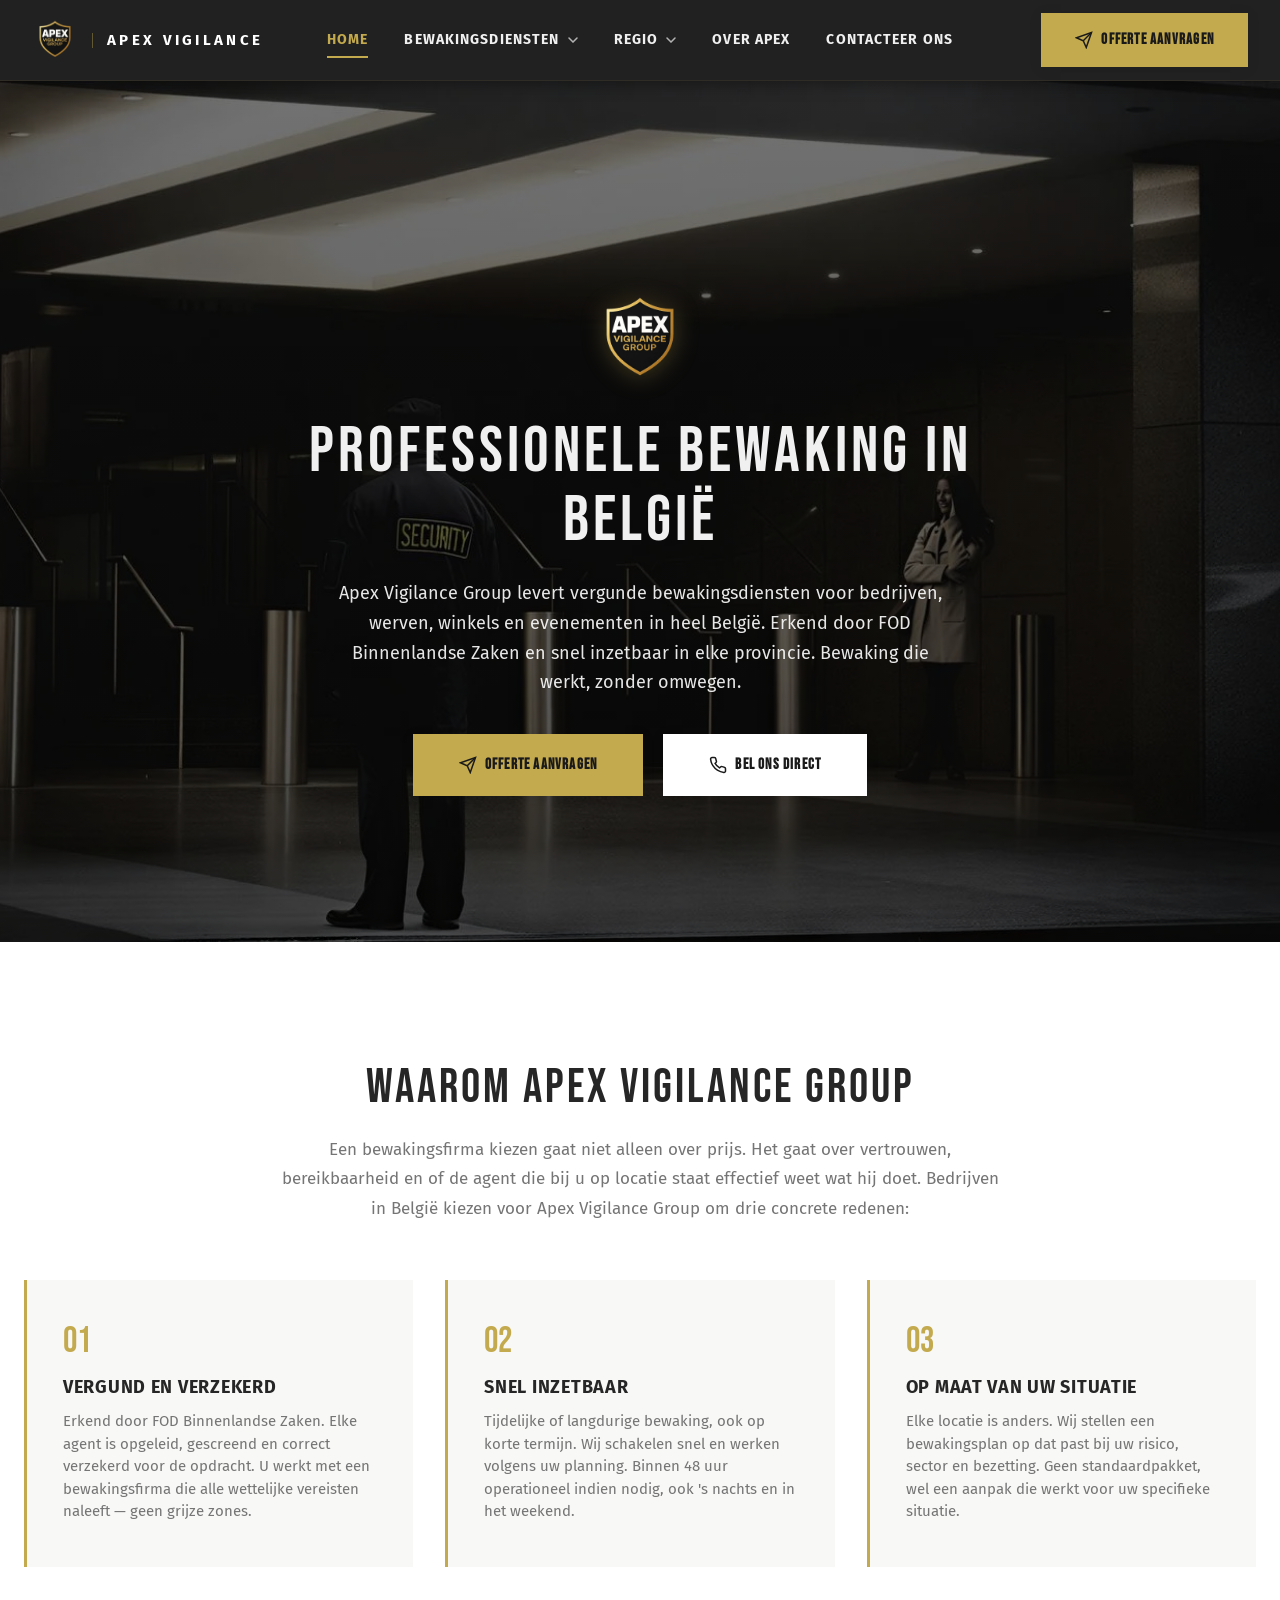
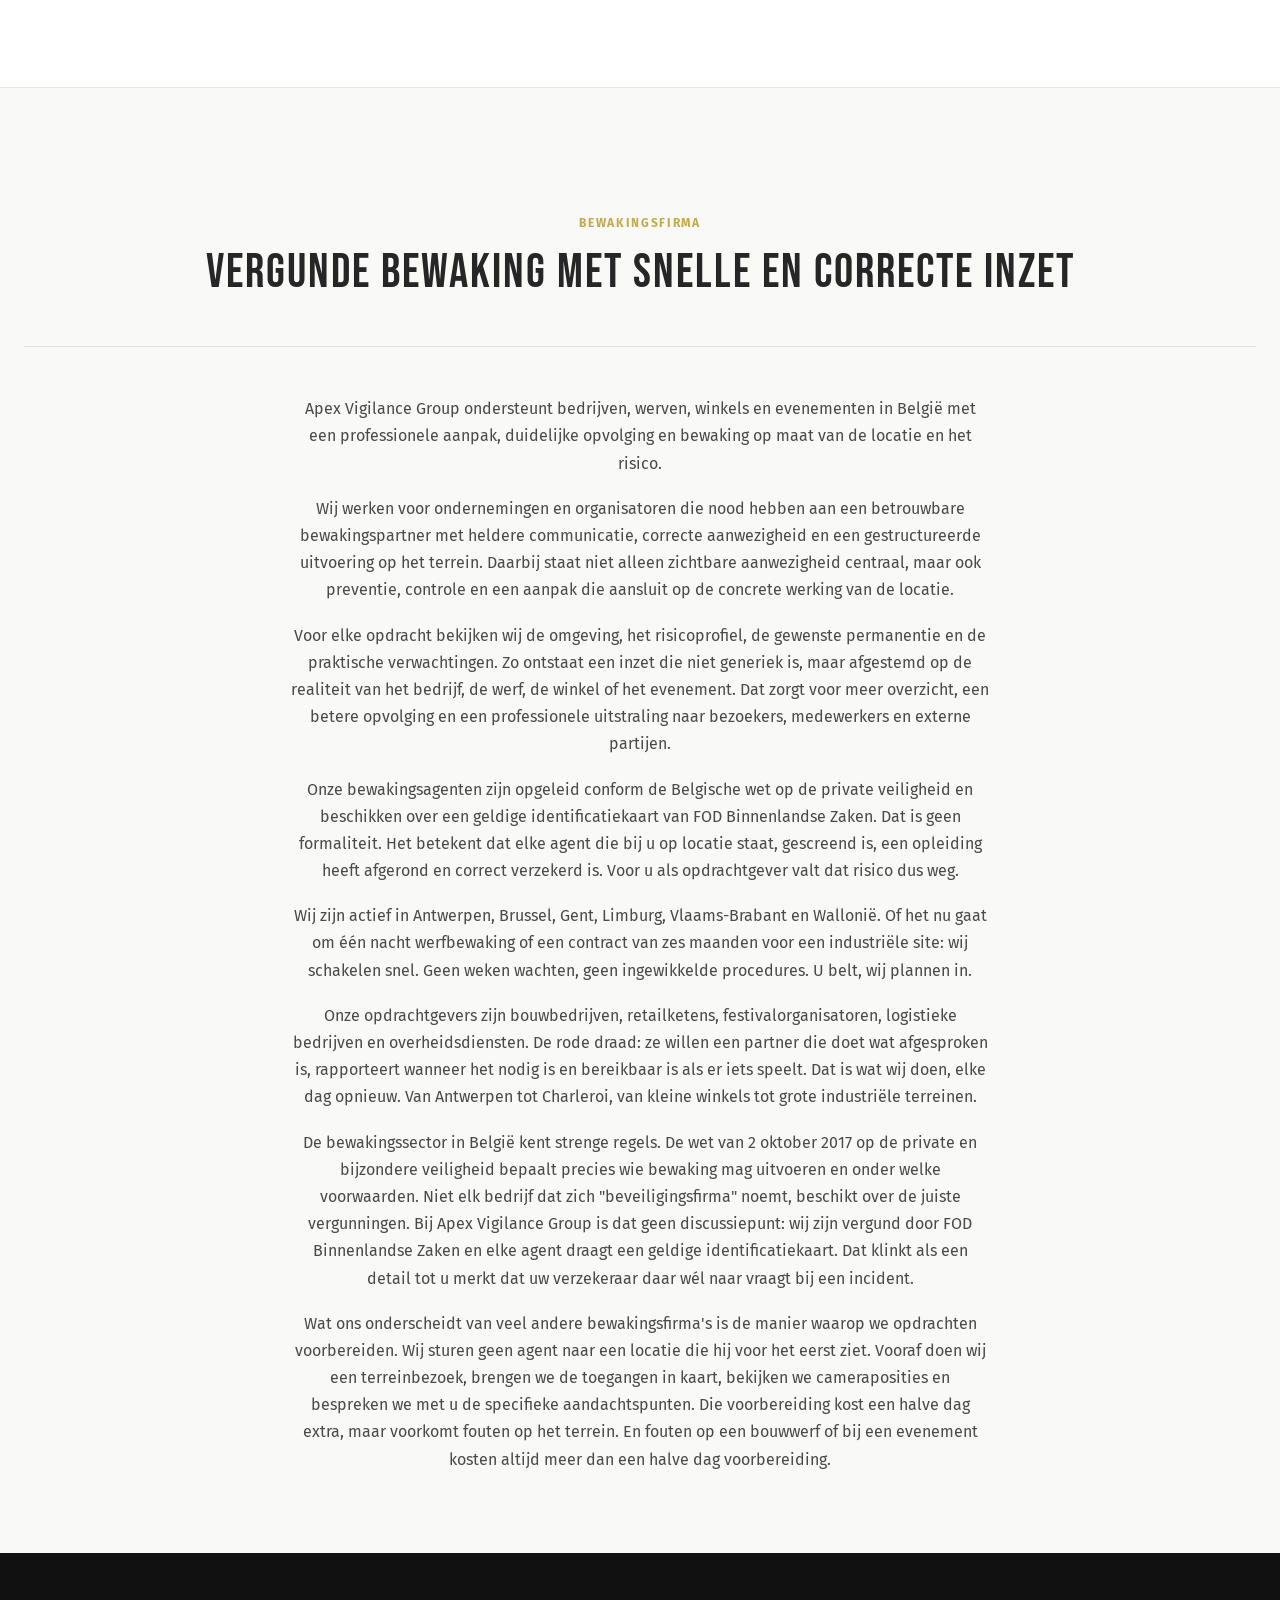
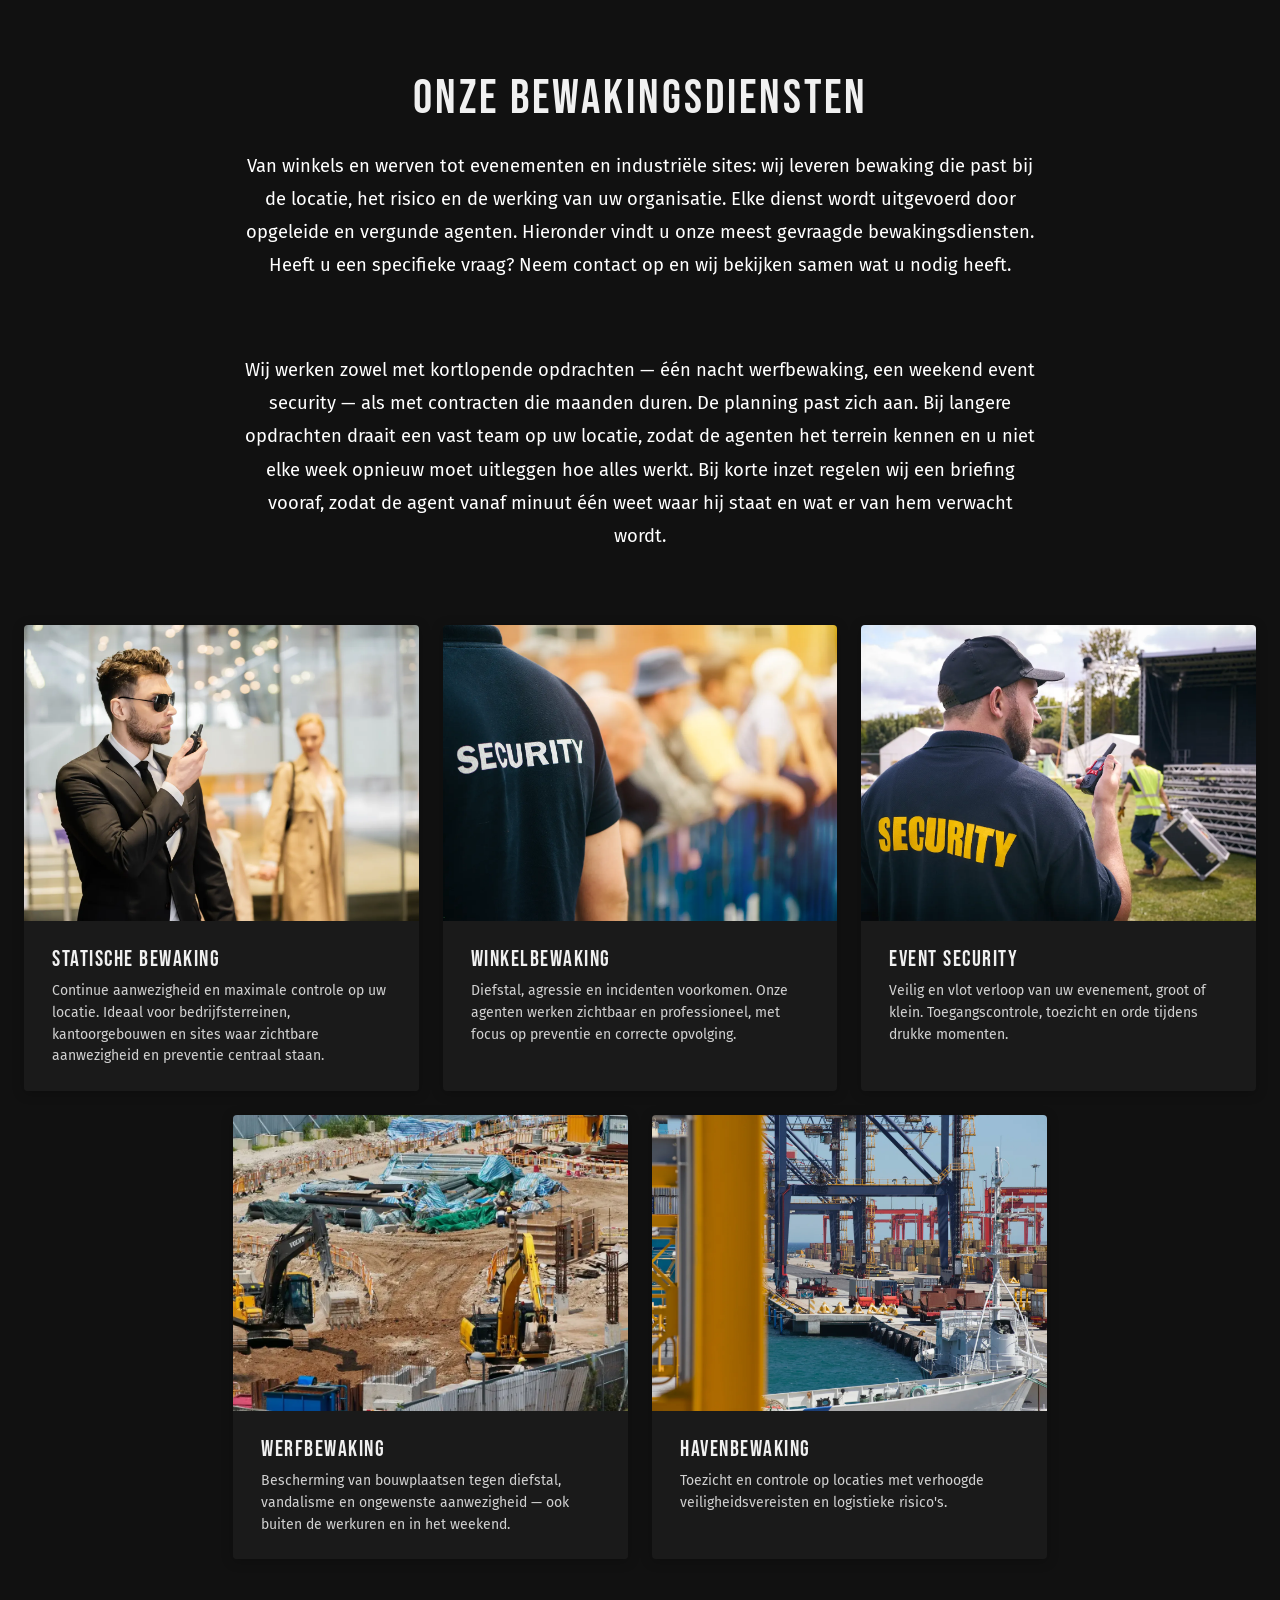
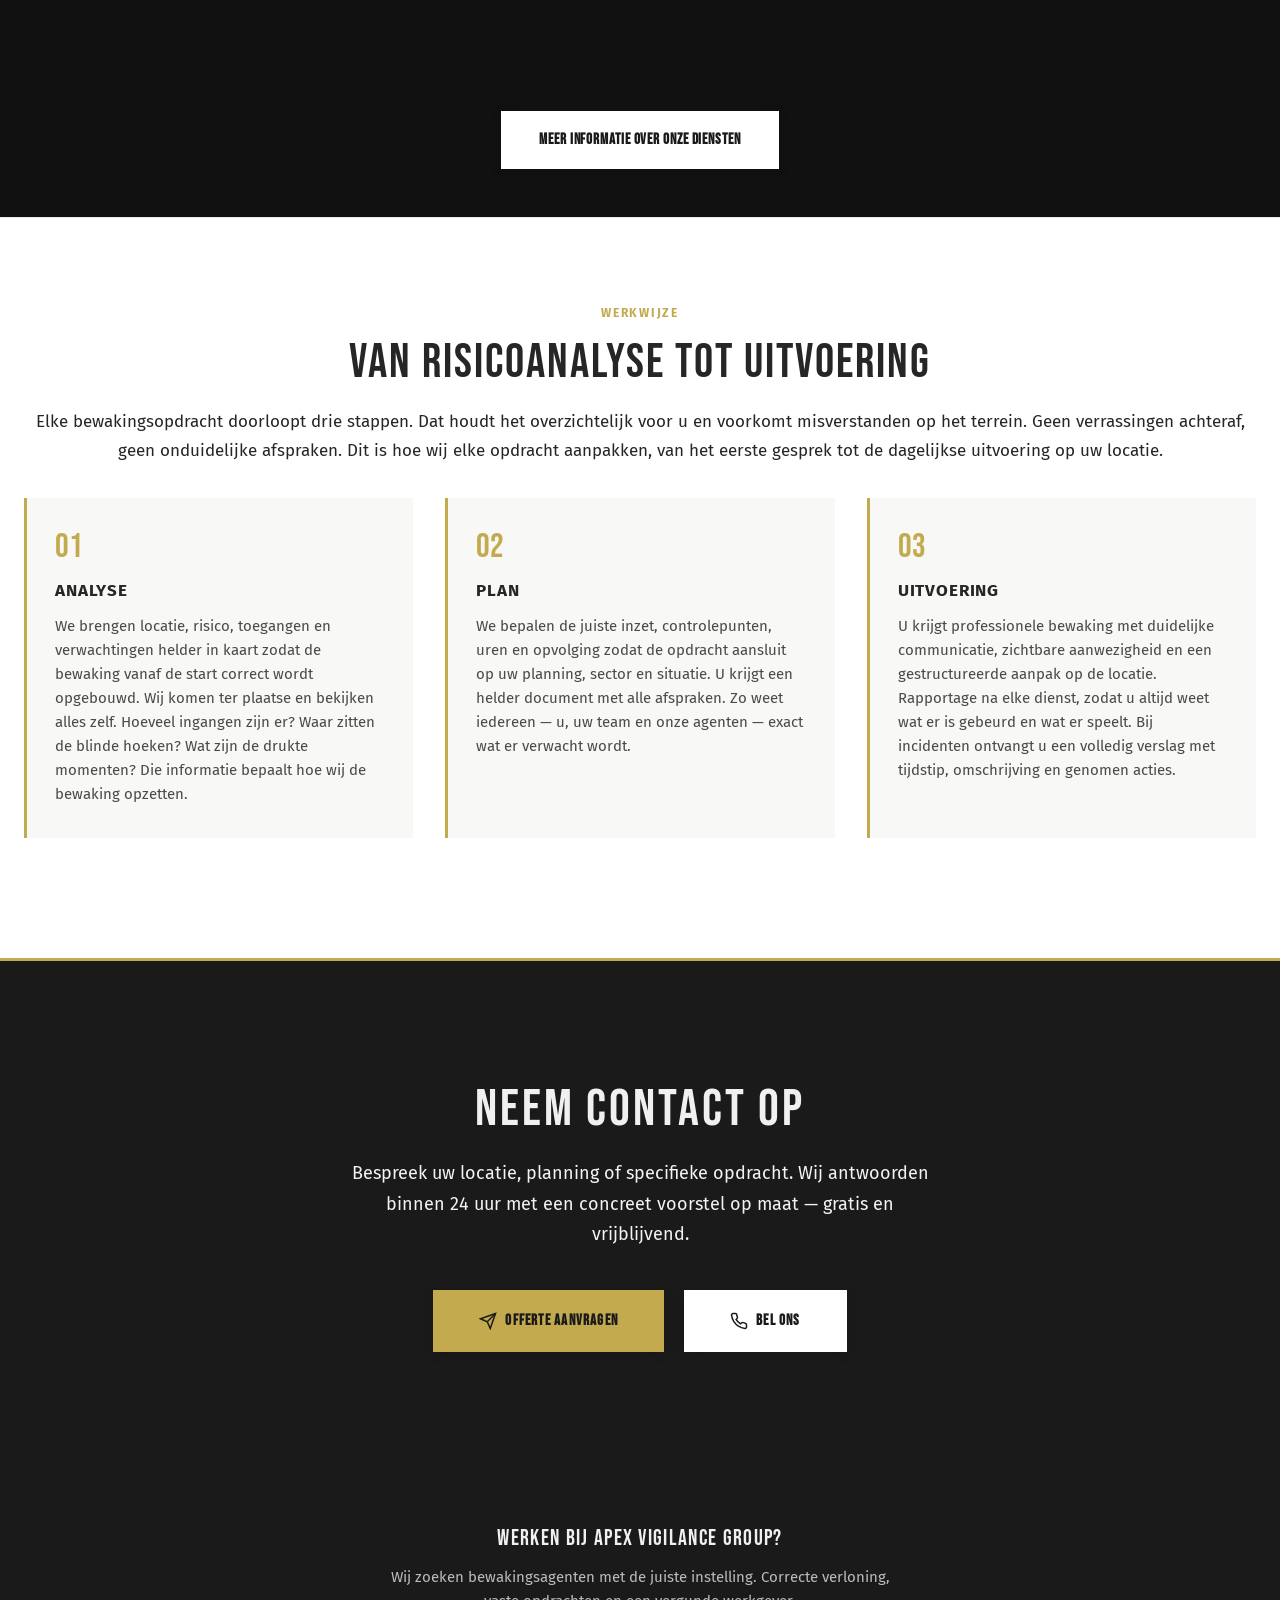
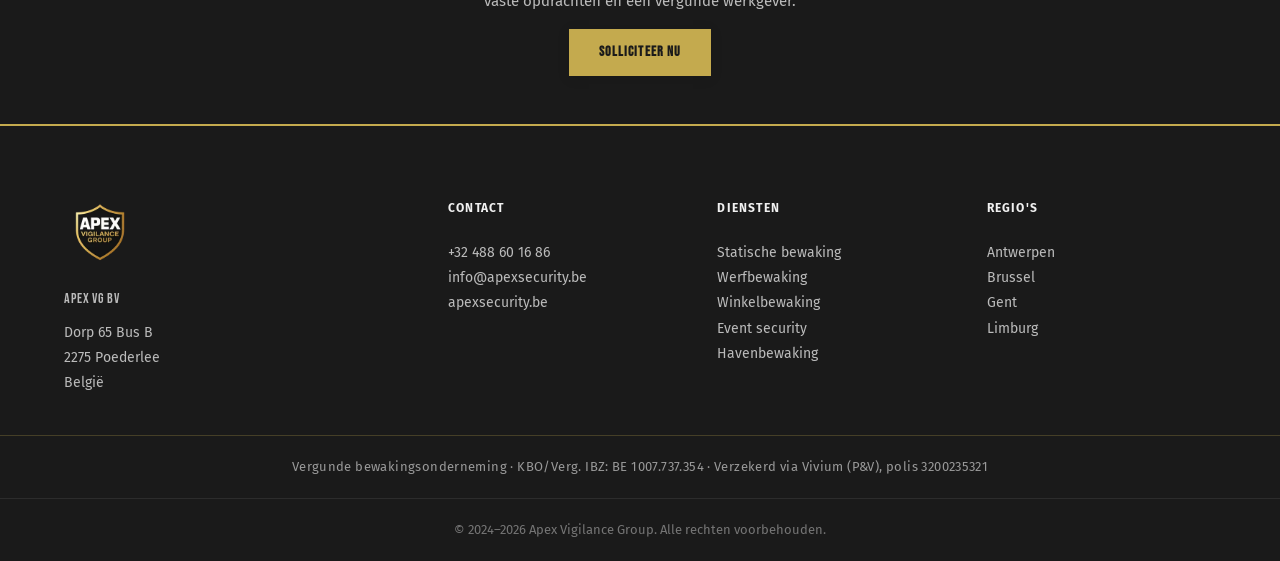
==== commit d0d1679c: "SEO: inline style blok verplaatst naar style.css (render performance)" ====
--- a/index.html
+++ b/index.html
@@ -5,94 +5,6 @@
   <meta name="viewport" content="width=device-width, initial-scale=1">
   <title>Bewakingsfirma België | Bewaking 24/7 – Apex Vigilance</title>
 
-  <!-- Design modernisering v2 – terugdraaien: git revert of verwijder dit <style>-blok -->
-  <style>
-    /* Gouden accent basis */
-    :root { --accent-gold: #C4AA4E; }
-
-    /* Body: moderne font-stack + ruimere regelafstand */
-    body {
-      font-family: 'Fira Sans', -apple-system, BlinkMacSystemFont, 'Segoe UI', Roboto, sans-serif;
-      line-height: 1.7;
-      -webkit-font-smoothing: antialiased;
-    }
-
-    /* Titels: zwaarder, strakker */
-    h1, h2, h3 {
-      font-family: 'Bebas Neue', 'Arial Narrow', sans-serif;
-      font-weight: 700;
-      letter-spacing: -0.01em;
-      line-height: 1.15;
-    }
-    h1 { font-size: clamp(3rem, 6vw, 4.2rem); }
-    h2 { font-size: clamp(2.4rem, 5vw, 3.2rem); margin-bottom: 1.2rem; }
-    h3 { font-size: clamp(1.3rem, 3vw, 1.6rem); }
-
-    /* Secties: meer verticale ademruimte */
-    section { padding-top: 90px; padding-bottom: 90px; }
-
-    /* Sticky header */
-    .site-header {
-      position: sticky;
-      top: 0;
-      z-index: 1000;
-      background: rgba(17,17,17,0.93);
-      backdrop-filter: blur(12px);
-      -webkit-backdrop-filter: blur(12px);
-      box-shadow: 0 2px 16px rgba(0,0,0,0.4);
-      transition: background 0.3s;
-    }
-
-    /* Gouden knoppen */
-    .btn-gold,
-    .cta-section .btn-gold {
-      display: inline-block;
-      padding: 1rem 2.6rem;
-      font-size: 1.05rem;
-      font-weight: 600;
-      letter-spacing: 0.08em;
-      border: 2px solid var(--accent-gold);
-      background: var(--accent-gold);
-      color: #111;
-      border-radius: 2px;
-      transition: background 0.25s, transform 0.2s, box-shadow 0.25s;
-      cursor: pointer;
-    }
-    .btn-gold:hover {
-      background: #d4bc62;
-      transform: translateY(-2px);
-      box-shadow: 0 6px 20px rgba(196,170,78,0.35);
-    }
-
-    /* Diensten-kaarten */
-    .dienst-card {
-      border-radius: 4px;
-      box-shadow: 0 2px 12px rgba(0,0,0,0.25);
-      transition: transform 0.25s, box-shadow 0.25s;
-    }
-    .dienst-card:hover {
-      transform: translateY(-6px);
-      box-shadow: 0 8px 28px rgba(0,0,0,0.4);
-    }
-
-    /* Hero: minstens 85vh + donkere overlay */
-    .hero {
-      min-height: 85vh;
-      position: relative;
-    }
-    .hero-overlay {
-      position: absolute;
-      inset: 0;
-      background: linear-gradient(180deg, rgba(0,0,0,0.55) 0%, rgba(0,0,0,0.7) 100%);
-    }
-
-    /* Container */
-    .container {
-      max-width: 1280px;
-      margin: 0 auto;
-      padding: 0 1.5rem;
-    }
-  </style>
 
   <meta name="description" content="Apex Vigilance Group biedt vergunde bewaking in heel België. Statische bewaking, werfbewaking, event security en winkelbewaking. Vraag uw offerte aan.">
   <meta name="robots" content="index, follow">
--- a/assets/css/style.css
+++ b/assets/css/style.css
@@ -1272,3 +1272,85 @@
 a, button, .cta-button {
   transition: color 0.2s ease, background 0.2s ease, opacity 0.2s ease;
 }
+
+/* ============================================
+   Design Modernisering v2 — overrides
+   (verplaatst van inline <style> in index.html)
+   ============================================ */
+
+:root { --accent-gold: #C4AA4E; }
+
+body {
+  font-family: 'Fira Sans', -apple-system, BlinkMacSystemFont, 'Segoe UI', Roboto, sans-serif;
+  line-height: 1.7;
+  -webkit-font-smoothing: antialiased;
+}
+
+h1, h2, h3 {
+  font-family: 'Bebas Neue', 'Arial Narrow', sans-serif;
+  font-weight: 700;
+  letter-spacing: -0.01em;
+  line-height: 1.15;
+}
+h1 { font-size: clamp(3rem, 6vw, 4.2rem); }
+h2 { font-size: clamp(2.4rem, 5vw, 3.2rem); margin-bottom: 1.2rem; }
+h3 { font-size: clamp(1.3rem, 3vw, 1.6rem); }
+
+section { padding-top: 90px; padding-bottom: 90px; }
+
+.site-header {
+  position: sticky;
+  top: 0;
+  z-index: 1000;
+  background: rgba(17,17,17,0.93);
+  backdrop-filter: blur(12px);
+  -webkit-backdrop-filter: blur(12px);
+  box-shadow: 0 2px 16px rgba(0,0,0,0.4);
+  transition: background 0.3s;
+}
+
+.btn-gold,
+.cta-section .btn-gold {
+  display: inline-block;
+  padding: 1rem 2.6rem;
+  font-size: 1.05rem;
+  font-weight: 600;
+  letter-spacing: 0.08em;
+  border: 2px solid var(--accent-gold);
+  background: var(--accent-gold);
+  color: #111;
+  border-radius: 2px;
+  transition: background 0.25s, transform 0.2s, box-shadow 0.25s;
+  cursor: pointer;
+}
+.btn-gold:hover {
+  background: #d4bc62;
+  transform: translateY(-2px);
+  box-shadow: 0 6px 20px rgba(196,170,78,0.35);
+}
+
+.dienst-card {
+  border-radius: 4px;
+  box-shadow: 0 2px 12px rgba(0,0,0,0.25);
+  transition: transform 0.25s, box-shadow 0.25s;
+}
+.dienst-card:hover {
+  transform: translateY(-6px);
+  box-shadow: 0 8px 28px rgba(0,0,0,0.4);
+}
+
+.hero {
+  min-height: 85vh;
+  position: relative;
+}
+.hero-overlay {
+  position: absolute;
+  inset: 0;
+  background: linear-gradient(180deg, rgba(0,0,0,0.55) 0%, rgba(0,0,0,0.7) 100%);
+}
+
+.container {
+  max-width: 1280px;
+  margin: 0 auto;
+  padding: 0 1.5rem;
+}
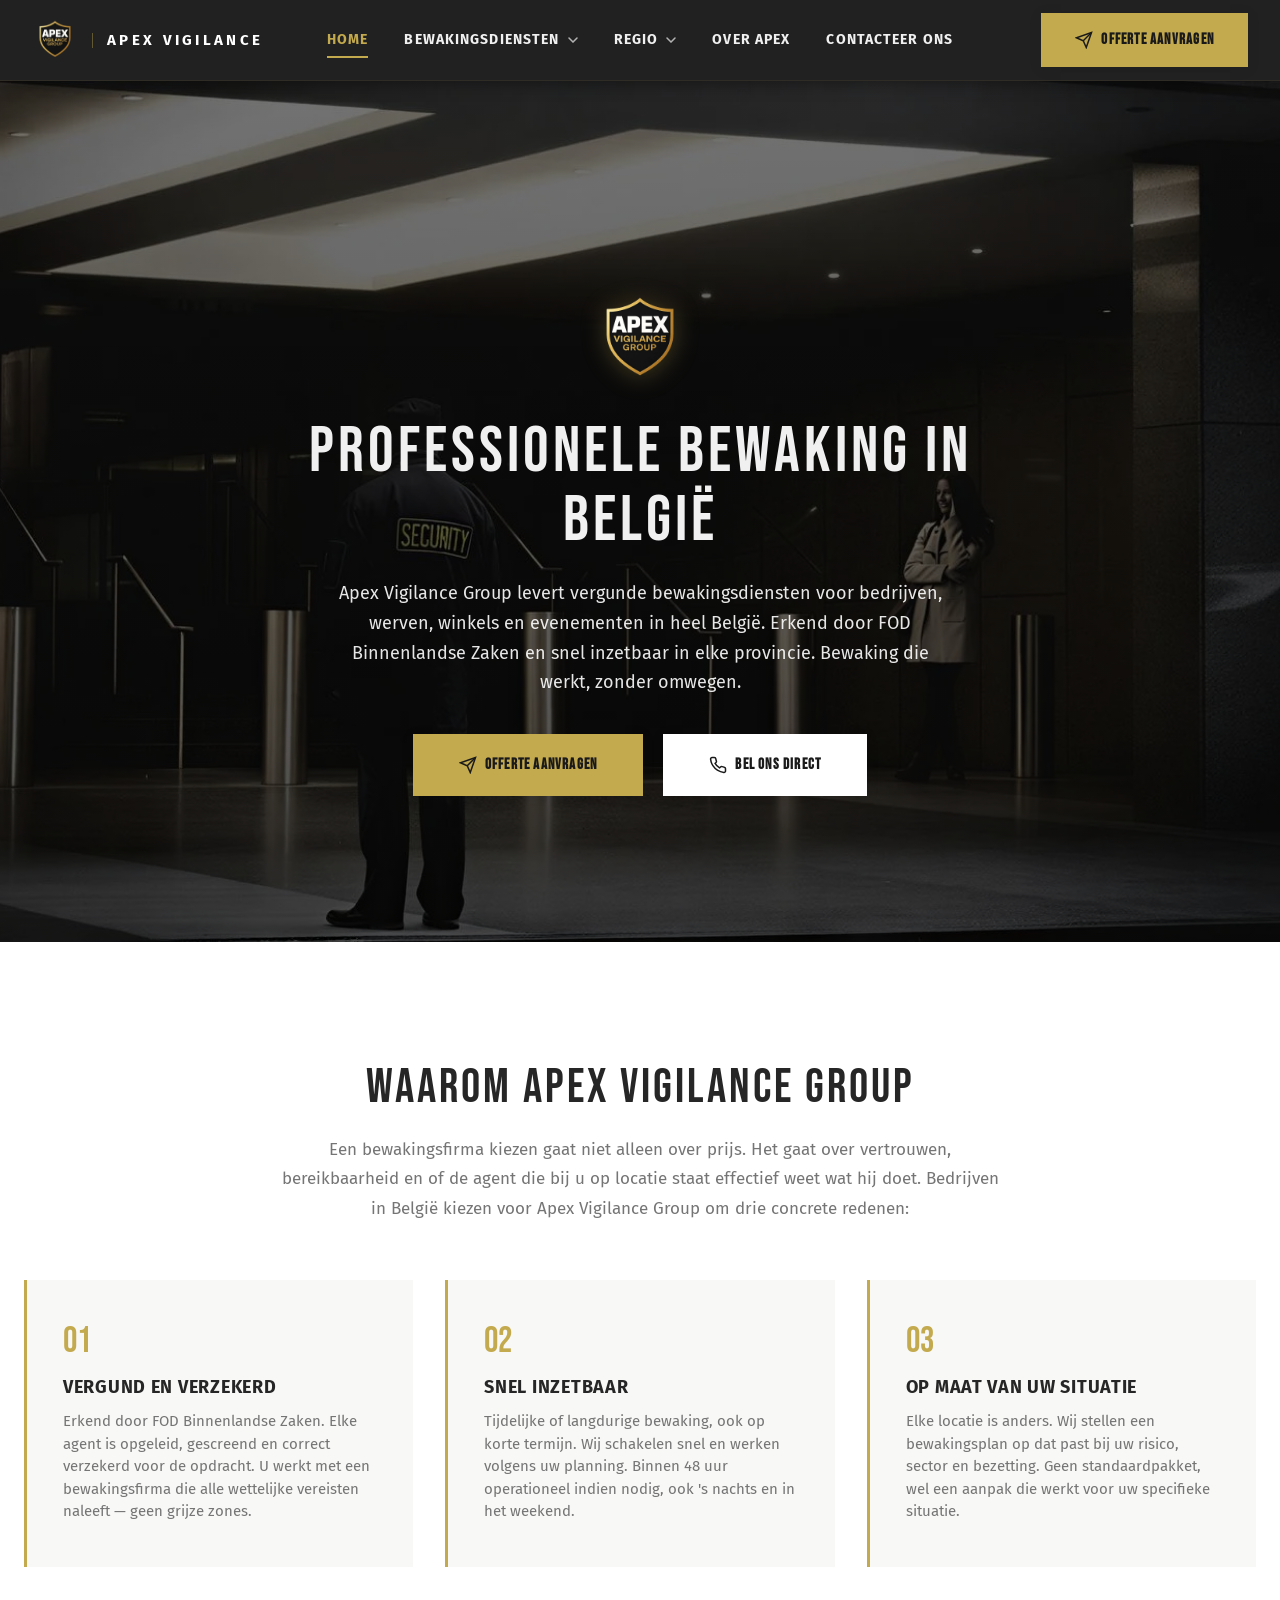
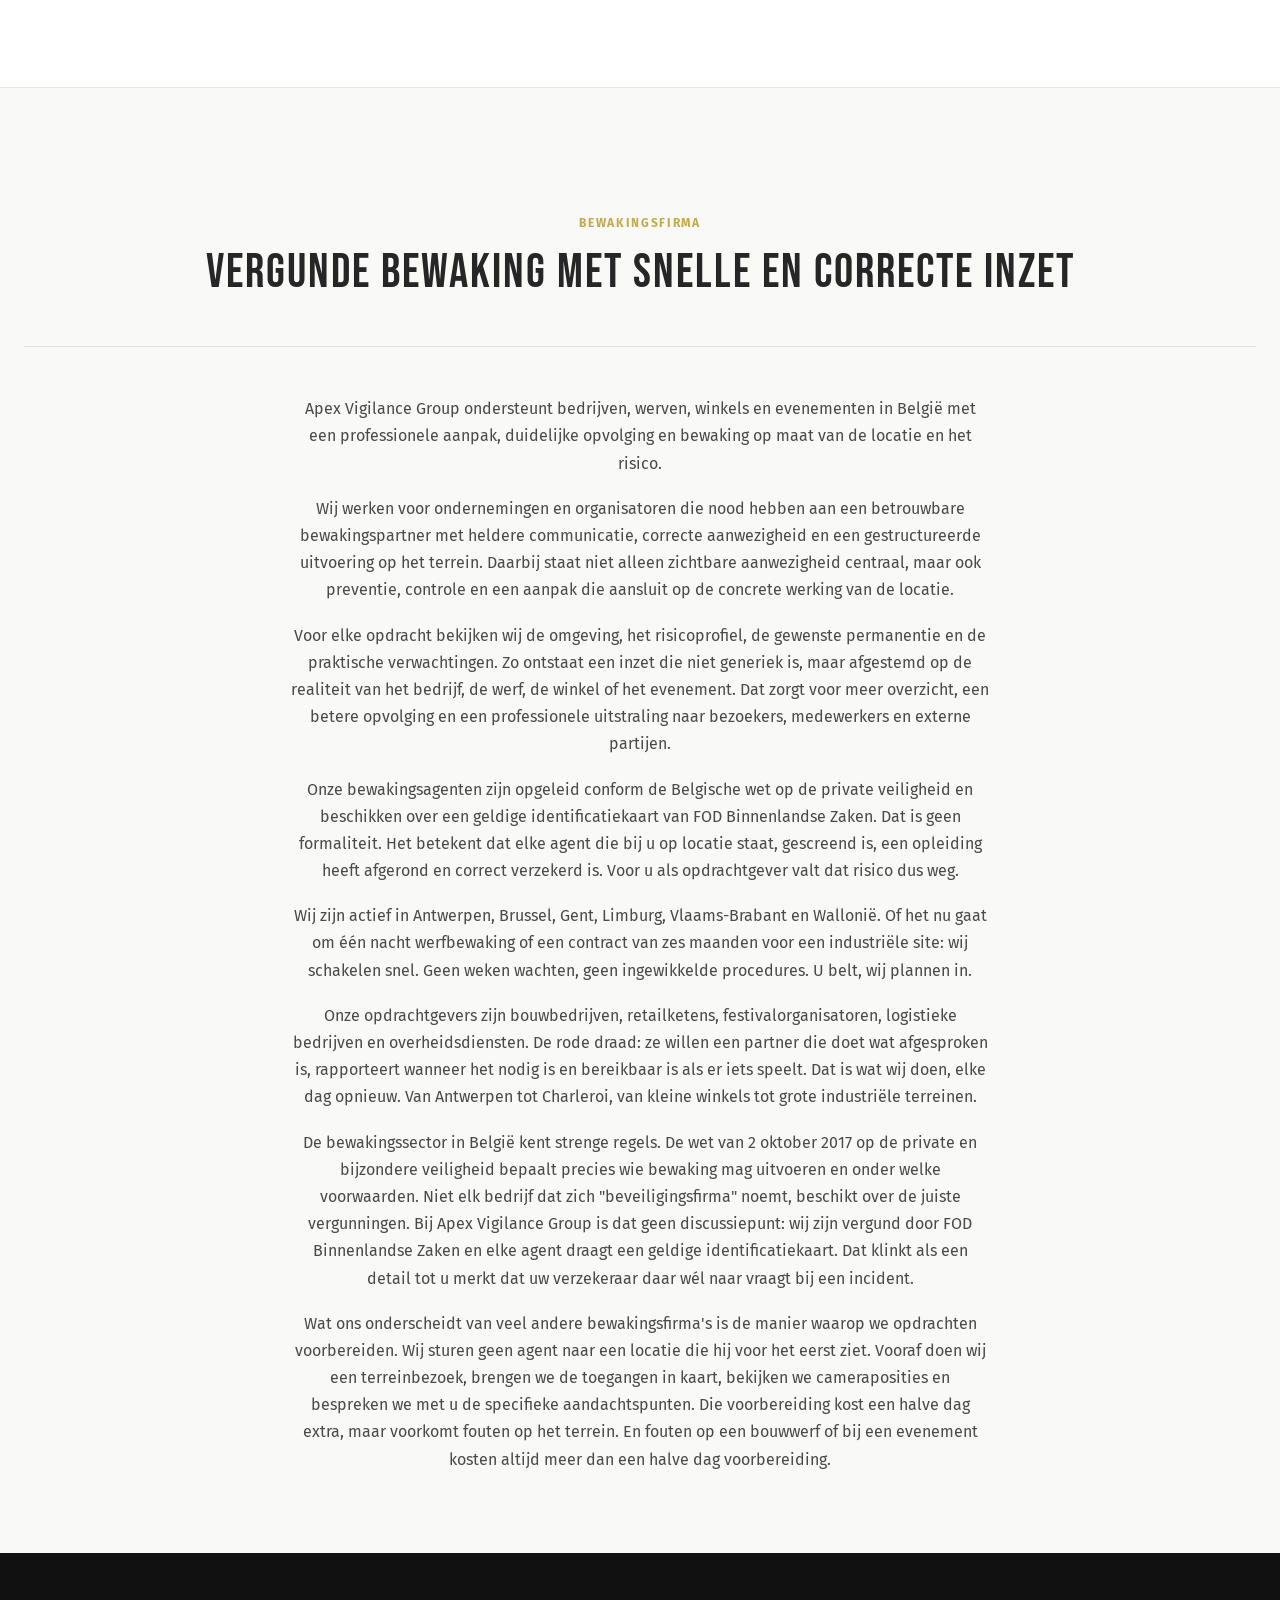
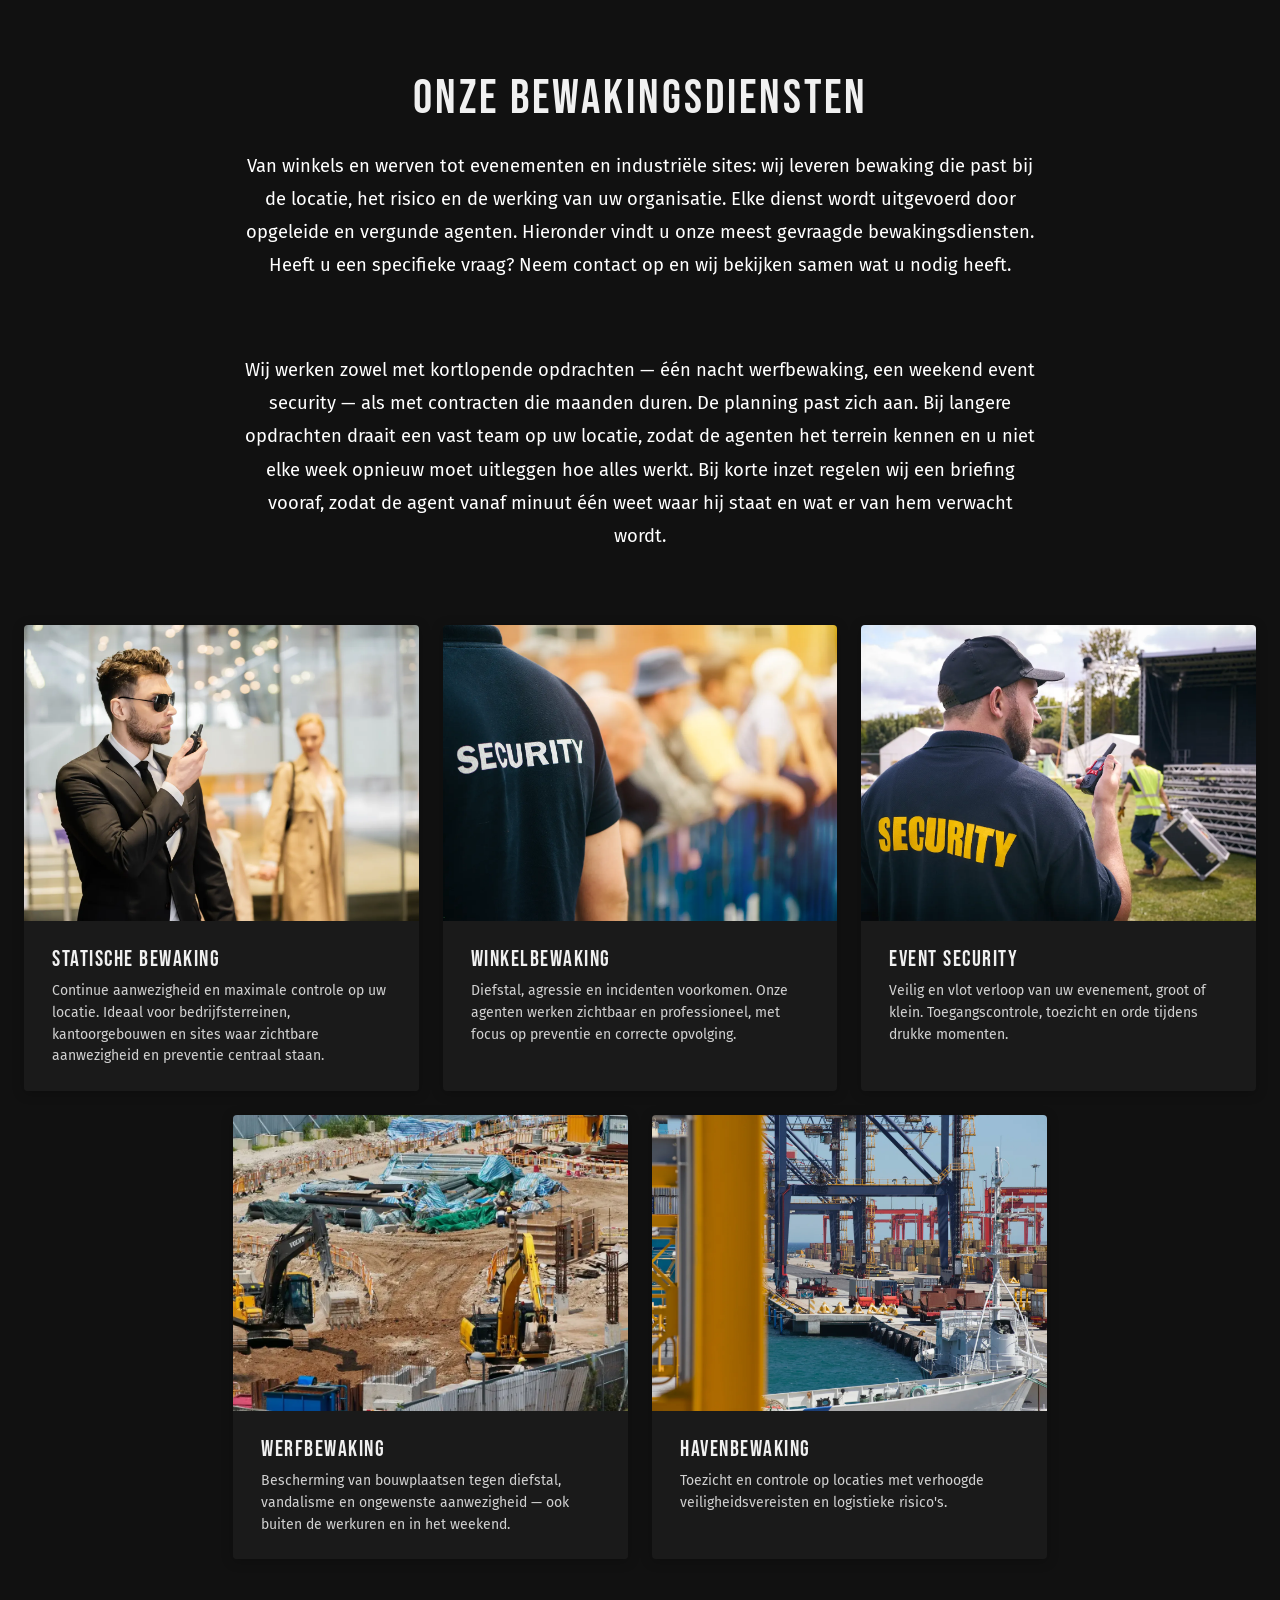
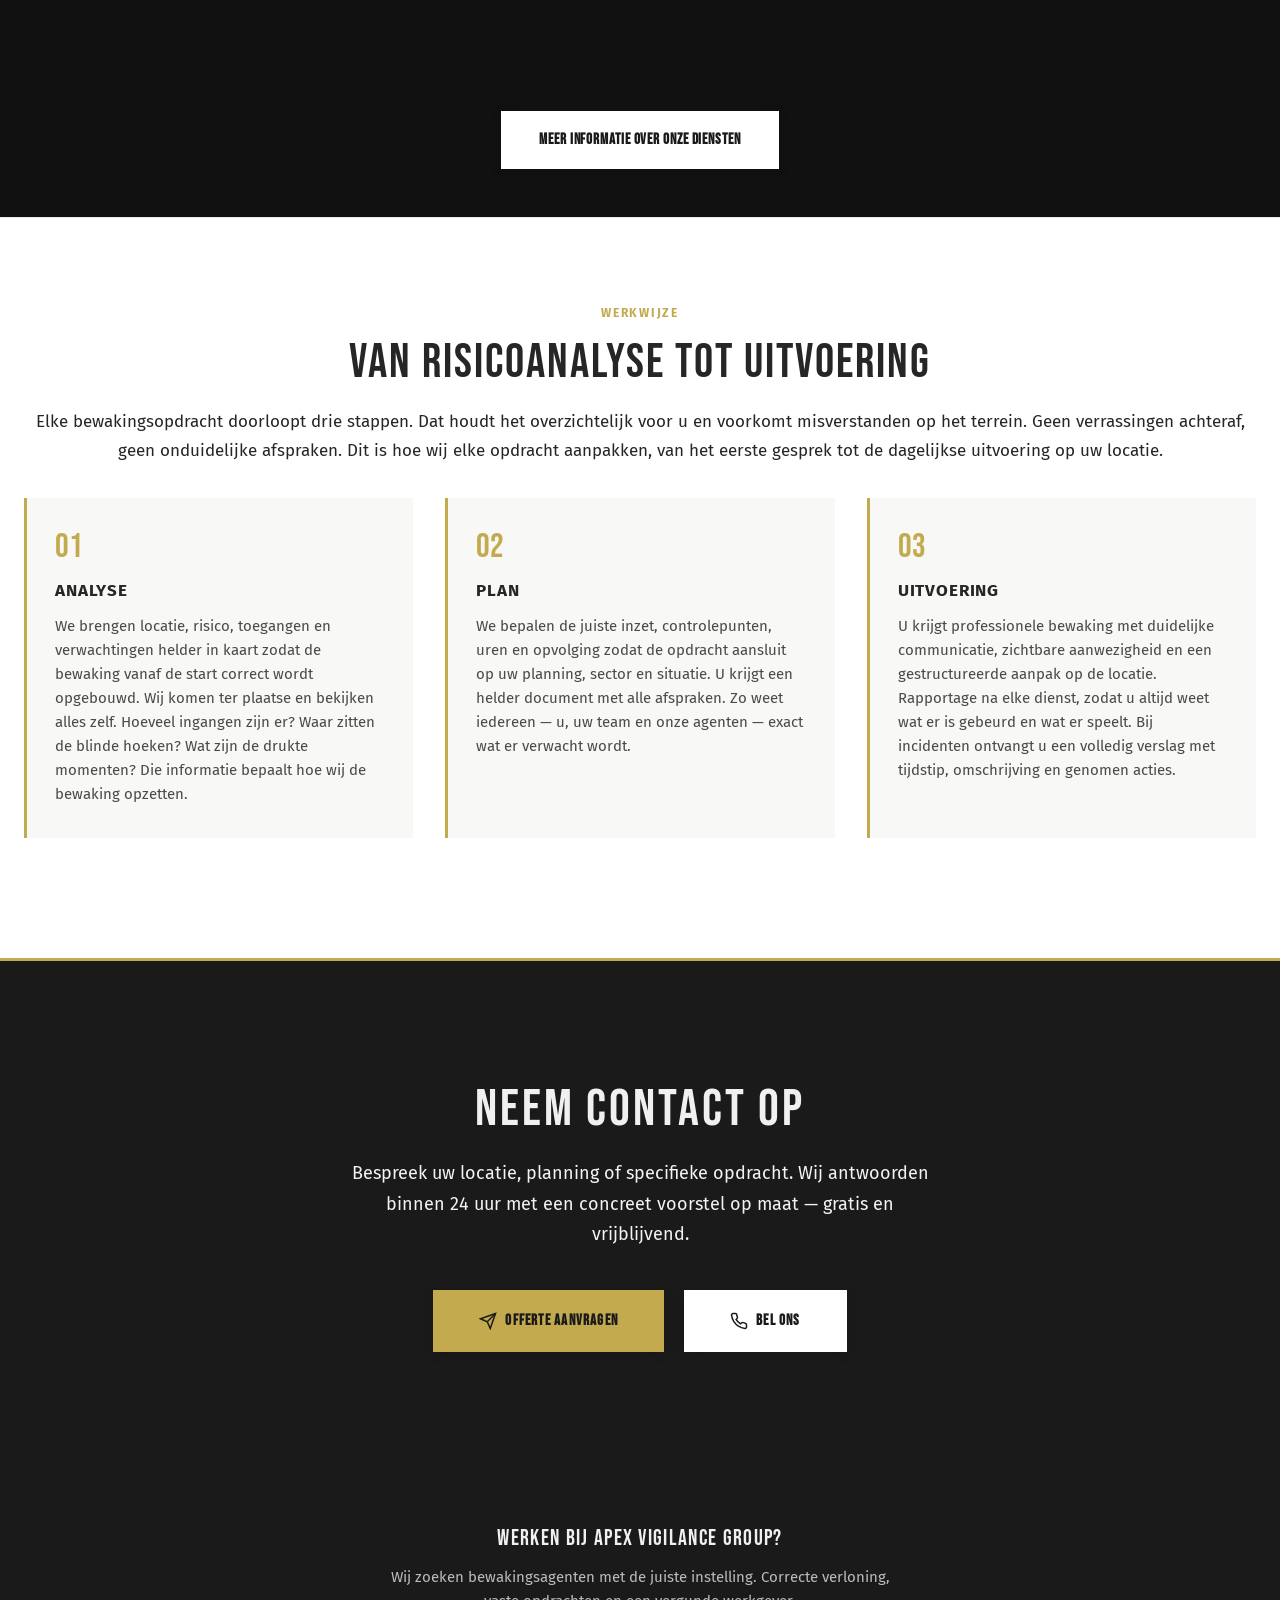
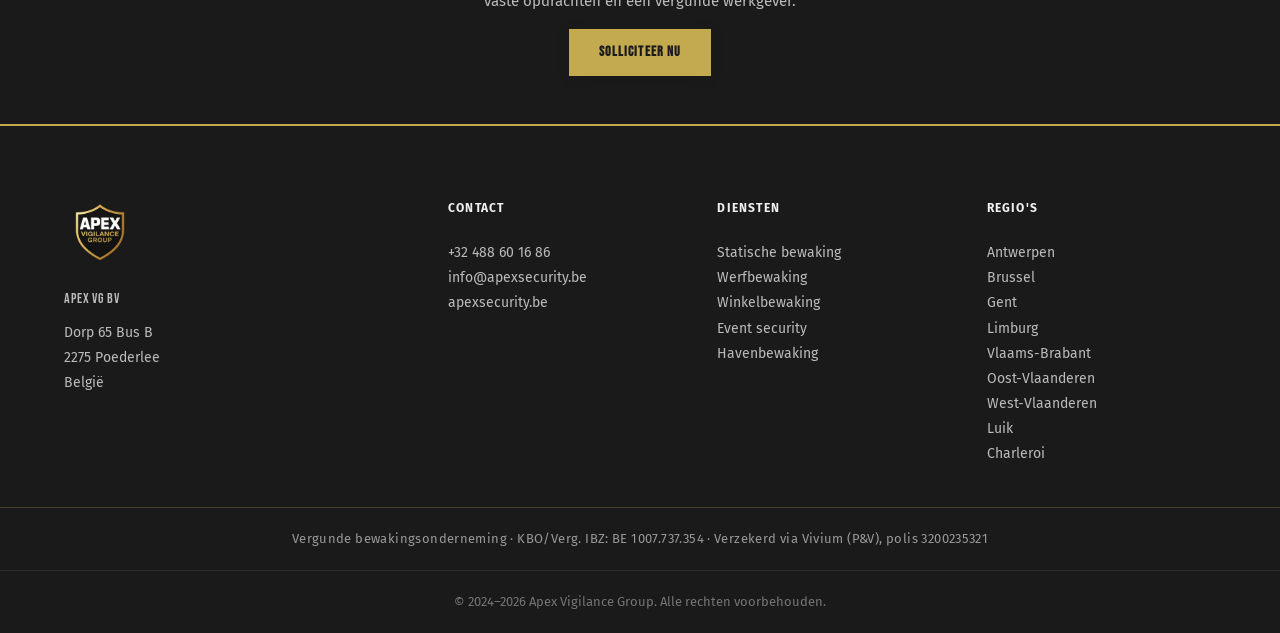
==== commit 83e7ebec: "SEO: geo meta tags, footer 9 regios, fetchpriority hero" ====
--- a/index.html
+++ b/index.html
@@ -12,12 +12,15 @@
   <meta property="og:title" content="Bewakingsfirma België | Bewaking 24/7 – Apex Vigilance">
   <meta property="og:description" content="Apex Vigilance Group biedt vergunde bewaking in heel België. Statische bewaking, werfbewaking, event security en winkelbewaking. Vraag uw offerte aan.">
   <meta property="og:url" content="https://apexsecurity.be/">
-  <meta property="og:image" content="https://apexsecurity.be/assets/img/logo.webp">
+  <!-- TODO: bij verhuizing naar apexsecurity.be werken deze URLs automatisch -->
+  <meta property="og:image" content="https://thenaturelover343-jpg.github.io/Apex/assets/img/logo.webp">
   <meta name="twitter:card" content="summary_large_image">
   <meta name="twitter:title" content="Bewakingsfirma België | Bewaking 24/7 – Apex Vigilance">
   <meta name="twitter:description" content="Apex Vigilance Group biedt vergunde bewaking in heel België. Statische bewaking, werfbewaking, event security en winkelbewaking. Vraag uw offerte aan.">
-  <meta name="twitter:image" content="https://apexsecurity.be/assets/img/logo.webp">
+  <meta name="twitter:image" content="https://thenaturelover343-jpg.github.io/Apex/assets/img/logo.webp">
   <meta name="author" content="Apex Vigilance Group">
+  <meta name="geo.region" content="BE">
+  <meta name="geo.placename" content="Poederlee, België">
   <link rel="canonical" href="https://apexsecurity.be/">
   <link rel="icon" type="image/webp" href="assets/img/logo-small.webp">
   <link href="https://fonts.googleapis.com/css2?family=Bebas+Neue&family=Fira+Sans:wght@300;400;500;600;700&display=swap" rel="stylesheet">
@@ -64,7 +67,14 @@
         {"@type": "Offer", "itemOffered": {"@type": "Service", "name": "Industriële bewaking"}},
         {"@type": "Offer", "itemOffered": {"@type": "Service", "name": "Receptie en toegangscontrole"}}
       ]
-    }
+    },
+    "openingHoursSpecification": {
+      "@type": "OpeningHoursSpecification",
+      "dayOfWeek": ["Monday", "Tuesday", "Wednesday", "Thursday", "Friday", "Saturday", "Sunday"],
+      "opens": "00:00",
+      "closes": "23:59"
+    },
+    "sameAs": []
   }
   </script>
   <noscript><style>.fade-in{opacity:1!important;transform:none!important}</style></noscript>
@@ -130,7 +140,7 @@
     <div class="hero-overlay"></div>
     <div class="hero-inner">
       <div class="hero-content">
-        <img src="assets/img/logo.webp" alt="Apex Vigilance Group" class="hero-logo" width="1024" height="1024">
+        <img src="assets/img/logo.webp" alt="Apex Vigilance Group" class="hero-logo" width="1024" height="1024" fetchpriority="high">
         <h1>PROFESSIONELE BEWAKING IN BELGIË</h1>
         <p class="hero-sub">Apex Vigilance Group levert vergunde bewakingsdiensten voor bedrijven, werven, winkels en evenementen in heel België. Erkend door FOD Binnenlandse Zaken en snel inzetbaar in elke provincie. Bewaking die werkt, zonder omwegen.</p>
         <div class="hero-actions">
@@ -335,6 +345,11 @@
           <li><a href="regio/bewakingsfirma-brussel">Brussel</a></li>
           <li><a href="regio/bewakingsfirma-gent">Gent</a></li>
           <li><a href="regio/bewakingsfirma-limburg">Limburg</a></li>
+          <li><a href="regio/bewakingsfirma-vlaams-brabant">Vlaams-Brabant</a></li>
+          <li><a href="regio/bewakingsfirma-oost-vlaanderen">Oost-Vlaanderen</a></li>
+          <li><a href="regio/bewakingsfirma-west-vlaanderen">West-Vlaanderen</a></li>
+          <li><a href="regio/bewakingsfirma-luik">Luik</a></li>
+          <li><a href="regio/bewakingsfirma-charleroi">Charleroi</a></li>
         </ul>
       </div>
     </div>
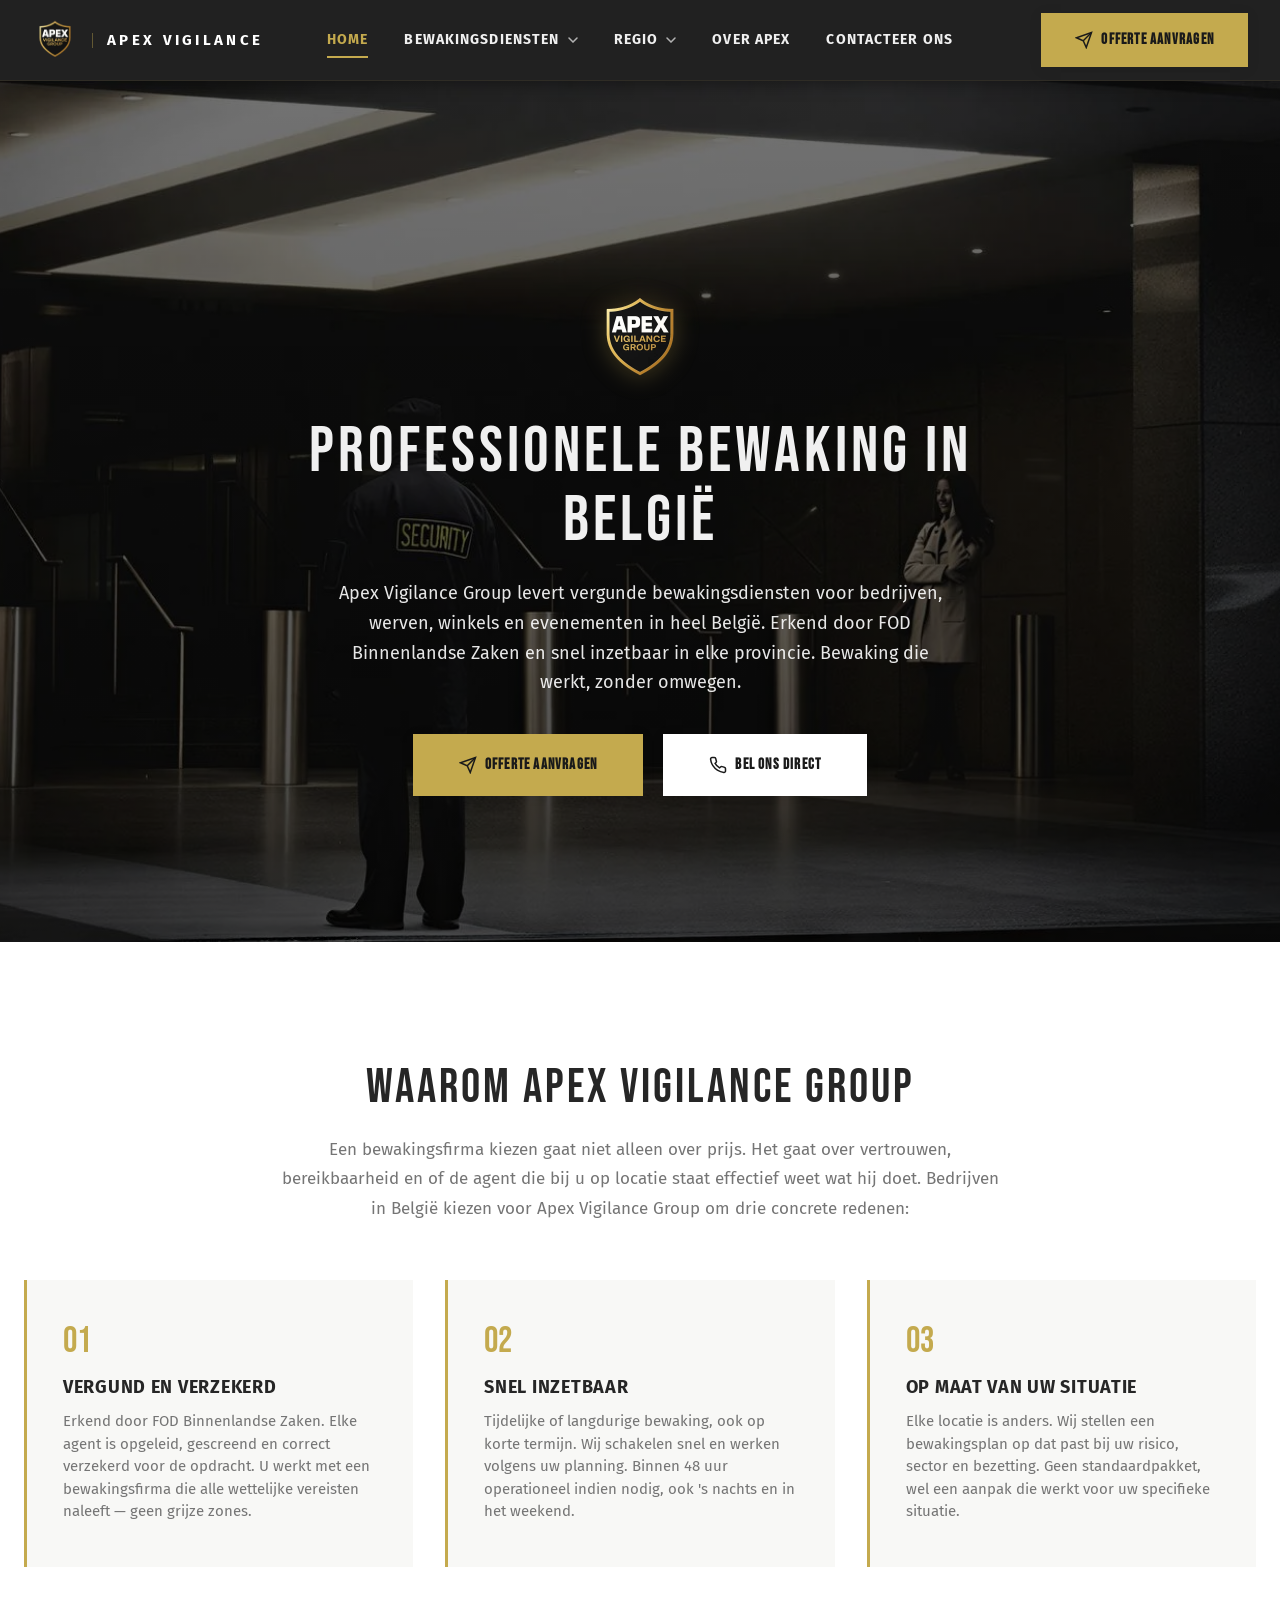
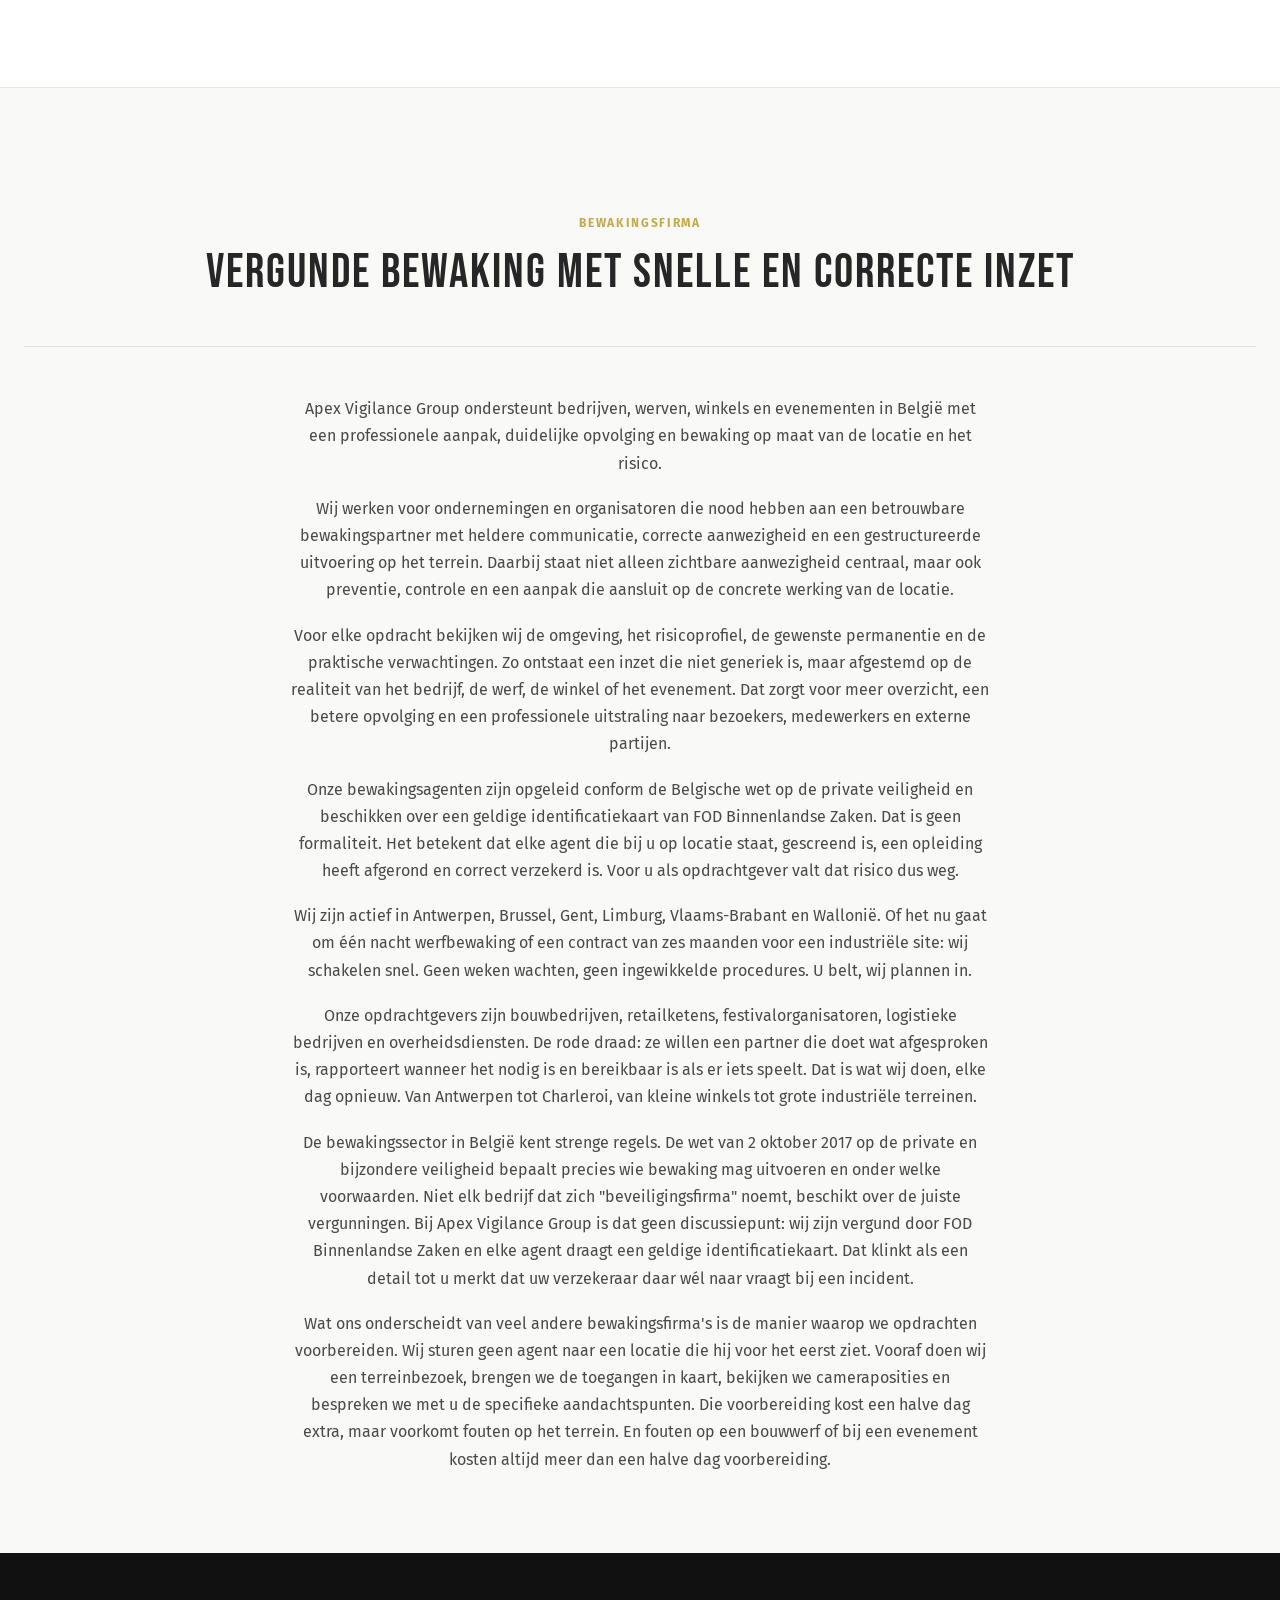
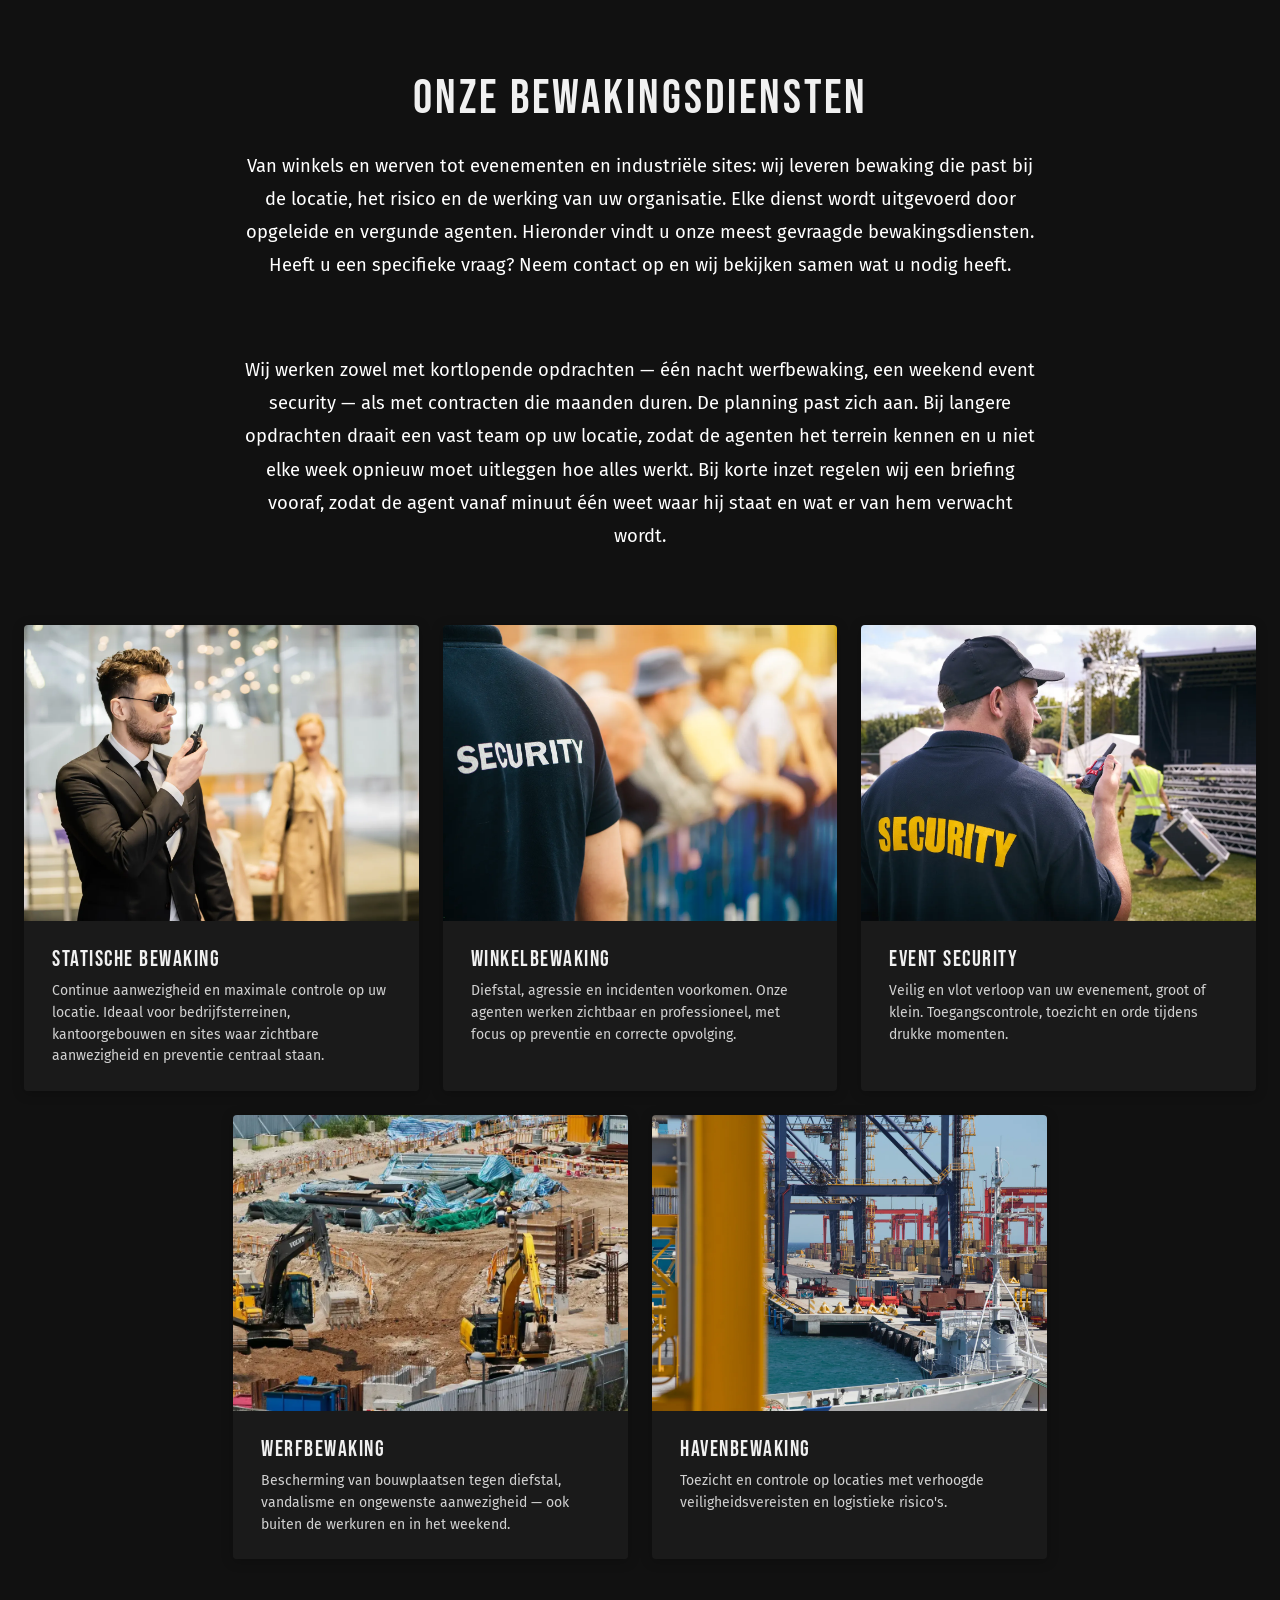
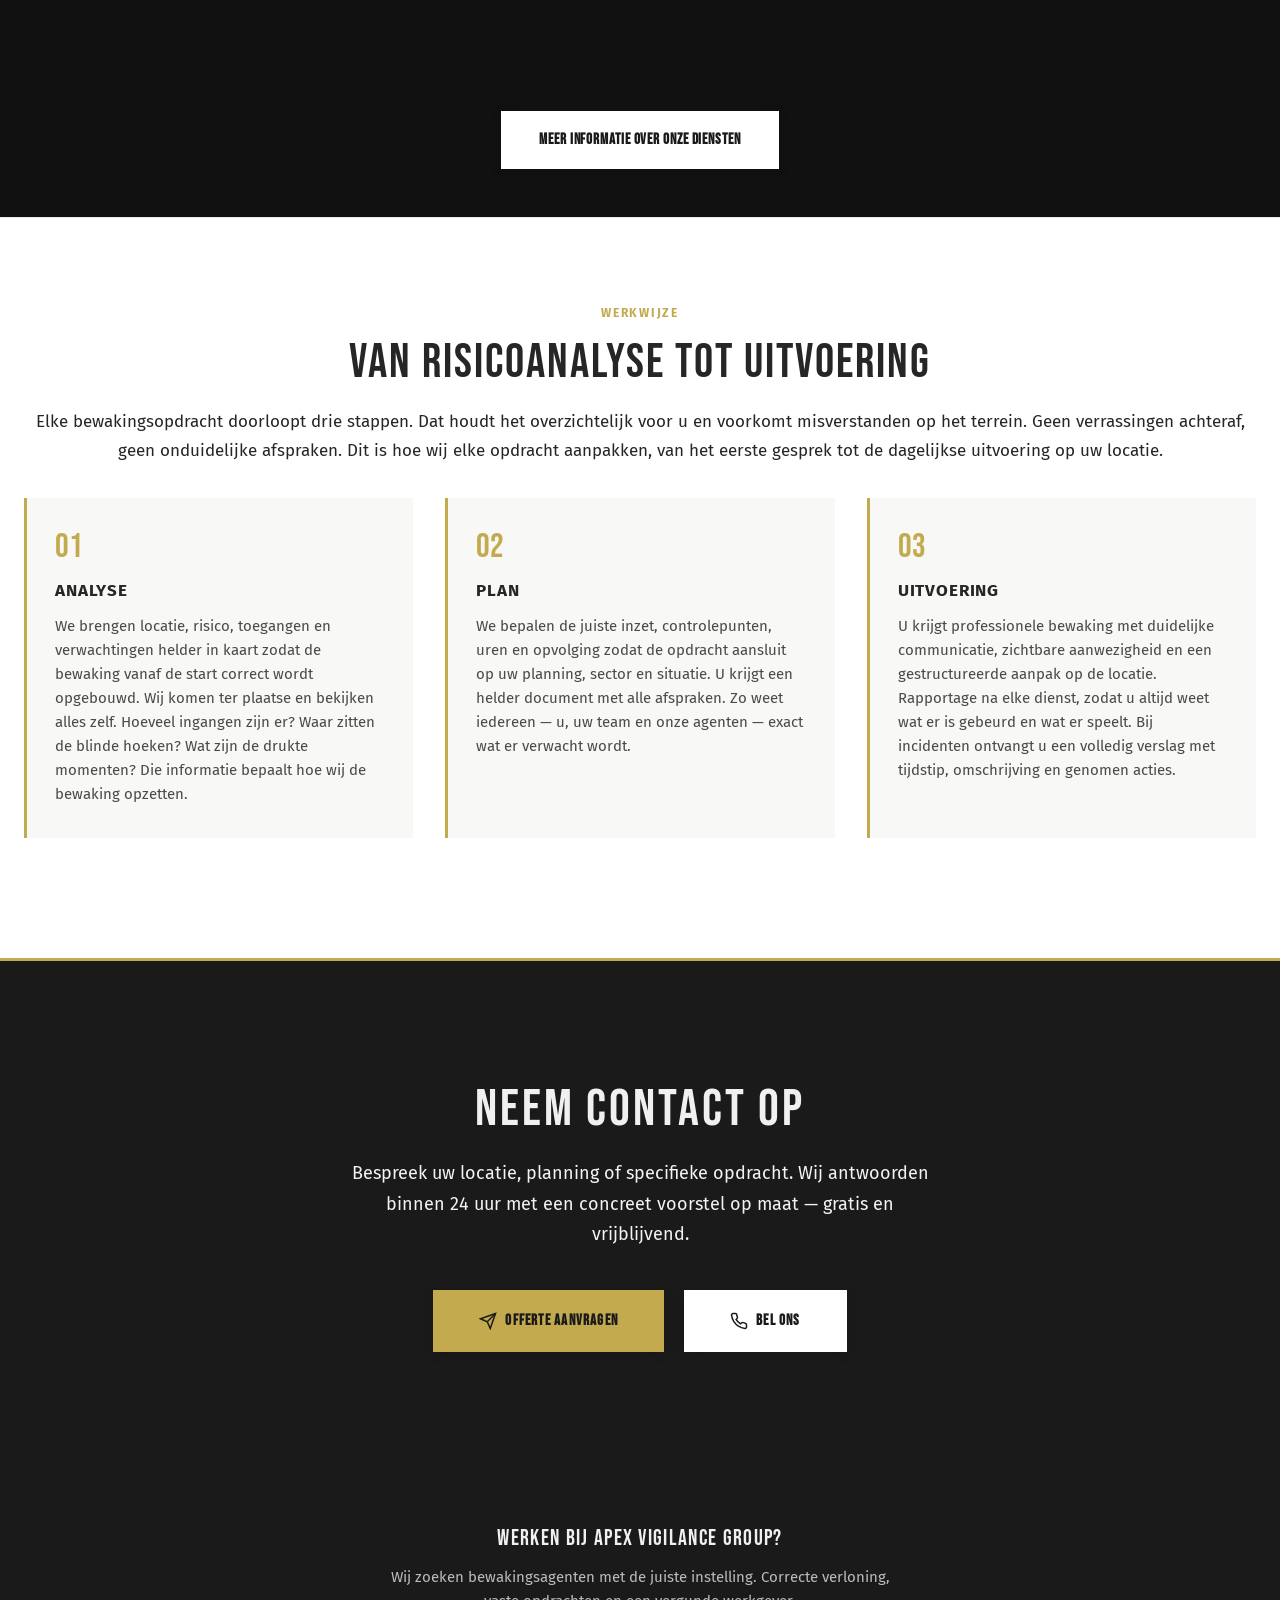
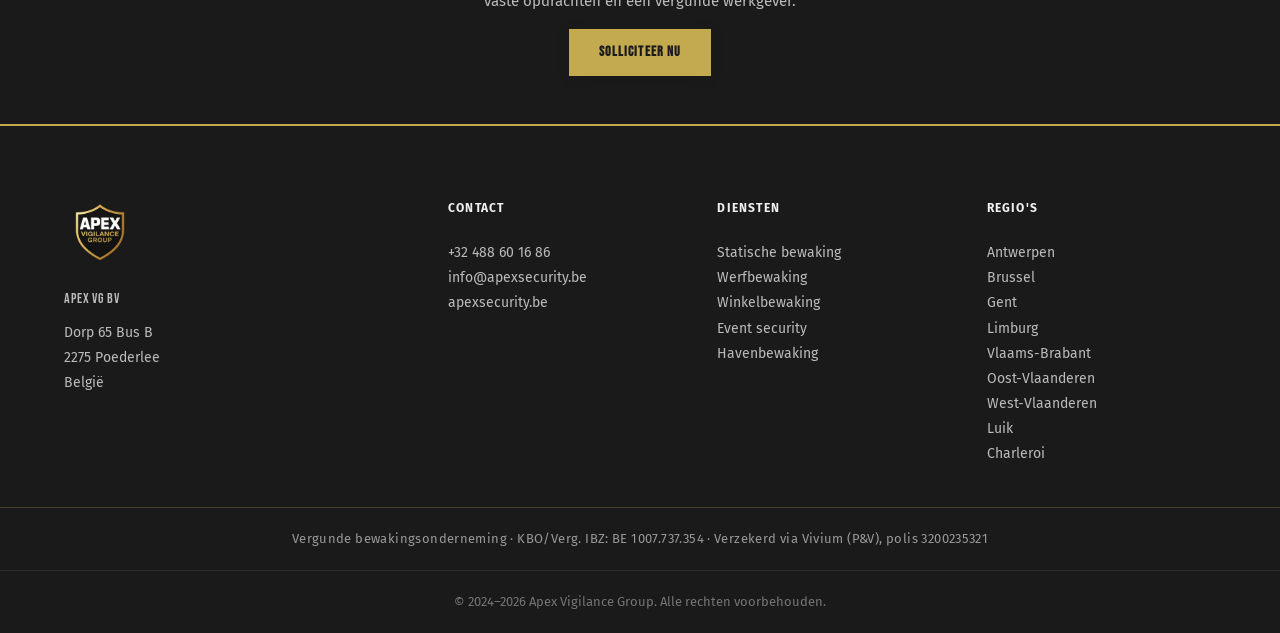
==== commit b581dc82: "SEO: hero logo 1024x1024 (43KB) → 400x400 (15KB)" ====
--- a/index.html
+++ b/index.html
@@ -74,6 +74,8 @@
       "opens": "00:00",
       "closes": "23:59"
     },
+    "logo": "https://apexsecurity.be/assets/img/logo.webp",
+    "image": "https://apexsecurity.be/assets/img/hero.webp",
     "sameAs": []
   }
   </script>
@@ -140,7 +142,7 @@
     <div class="hero-overlay"></div>
     <div class="hero-inner">
       <div class="hero-content">
-        <img src="assets/img/logo.webp" alt="Apex Vigilance Group" class="hero-logo" width="1024" height="1024" fetchpriority="high">
+        <img src="assets/img/logo.webp" alt="Apex Vigilance Group" class="hero-logo" width="400" height="400" fetchpriority="high">
         <h1>PROFESSIONELE BEWAKING IN BELGIË</h1>
         <p class="hero-sub">Apex Vigilance Group levert vergunde bewakingsdiensten voor bedrijven, werven, winkels en evenementen in heel België. Erkend door FOD Binnenlandse Zaken en snel inzetbaar in elke provincie. Bewaking die werkt, zonder omwegen.</p>
         <div class="hero-actions">
